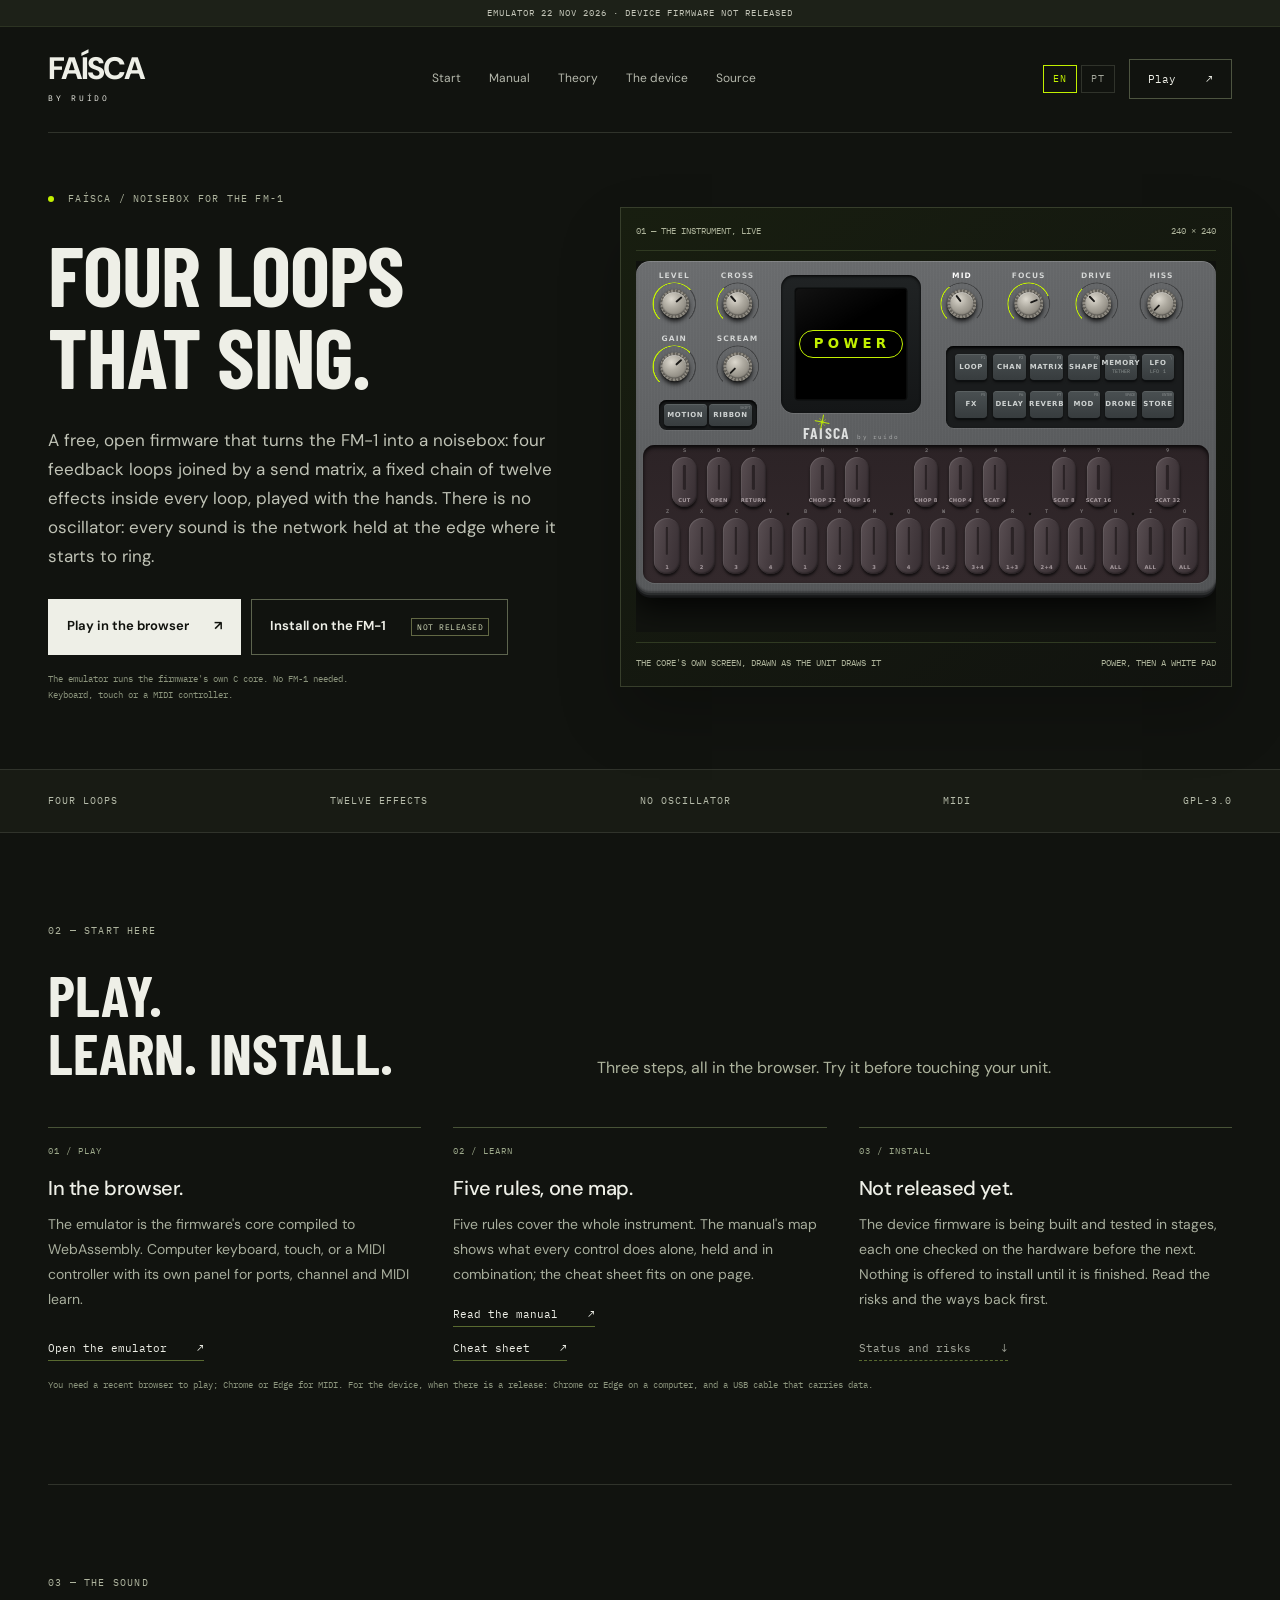
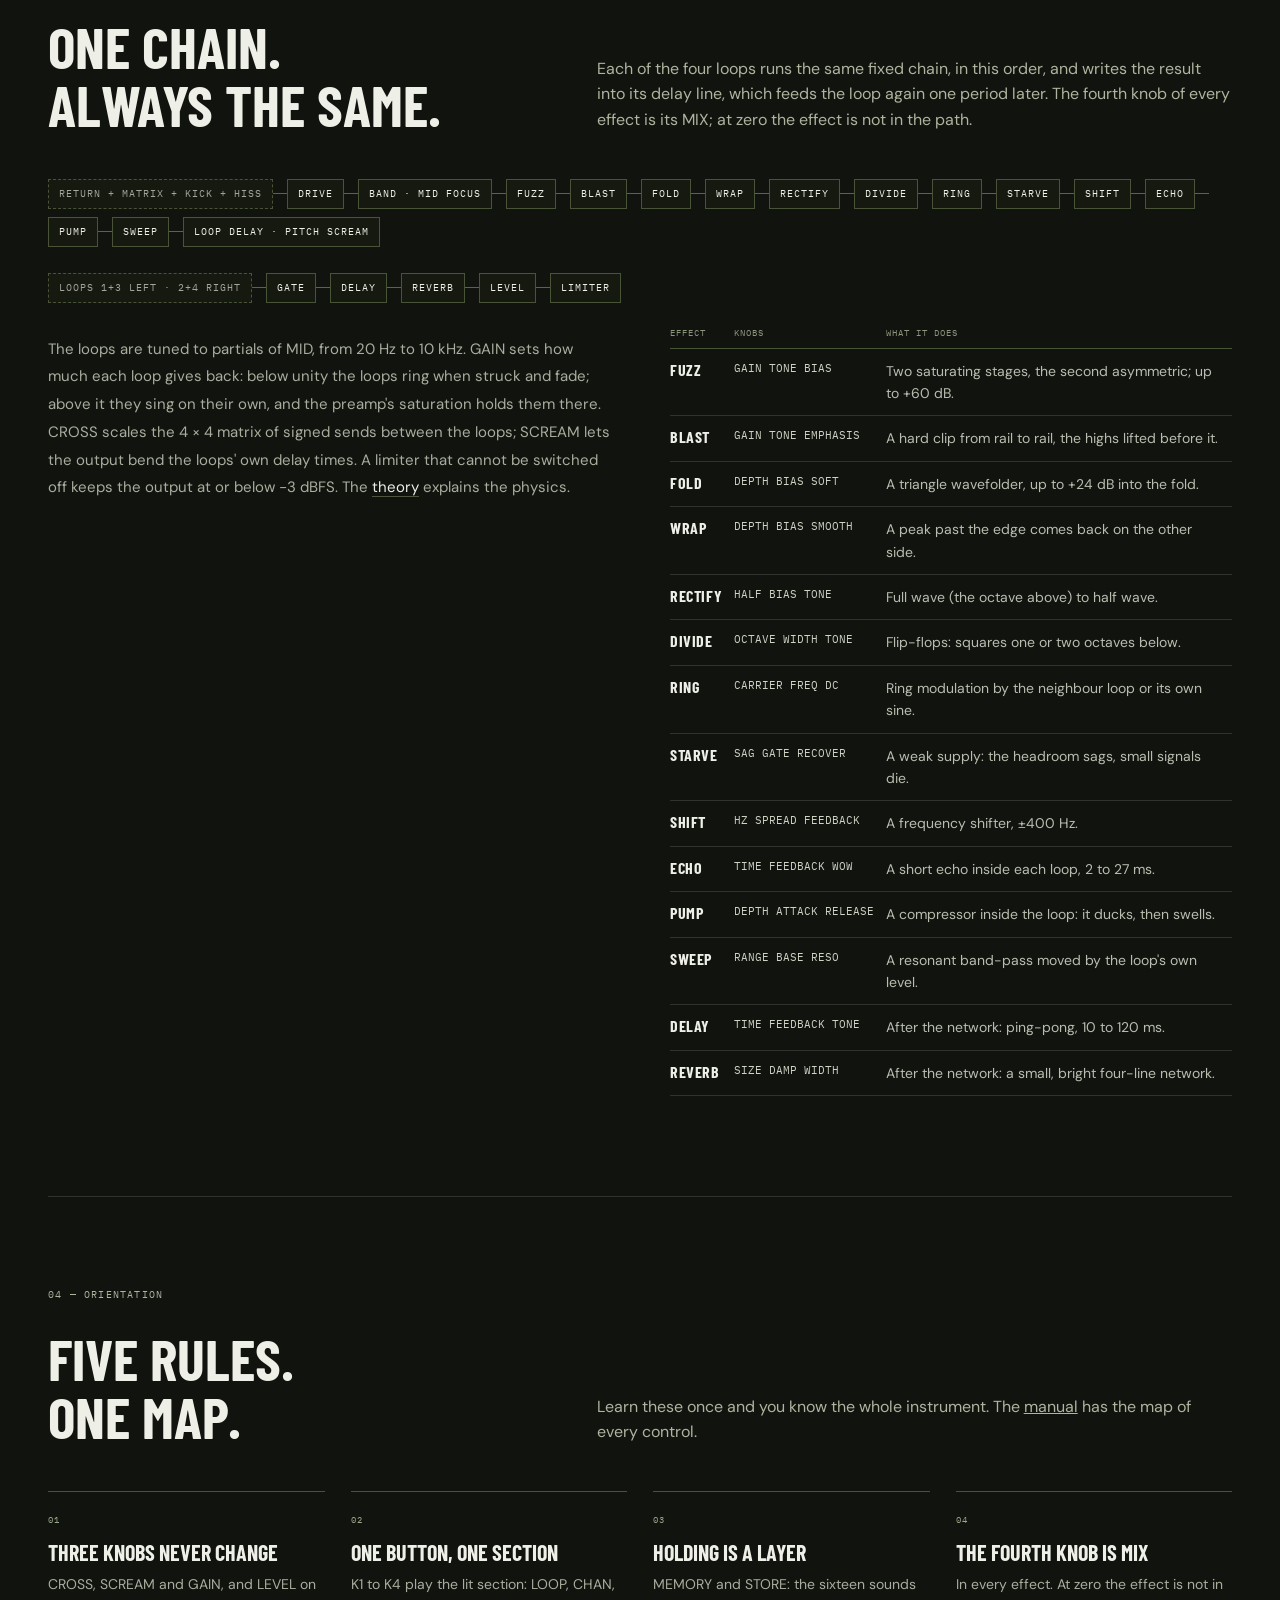
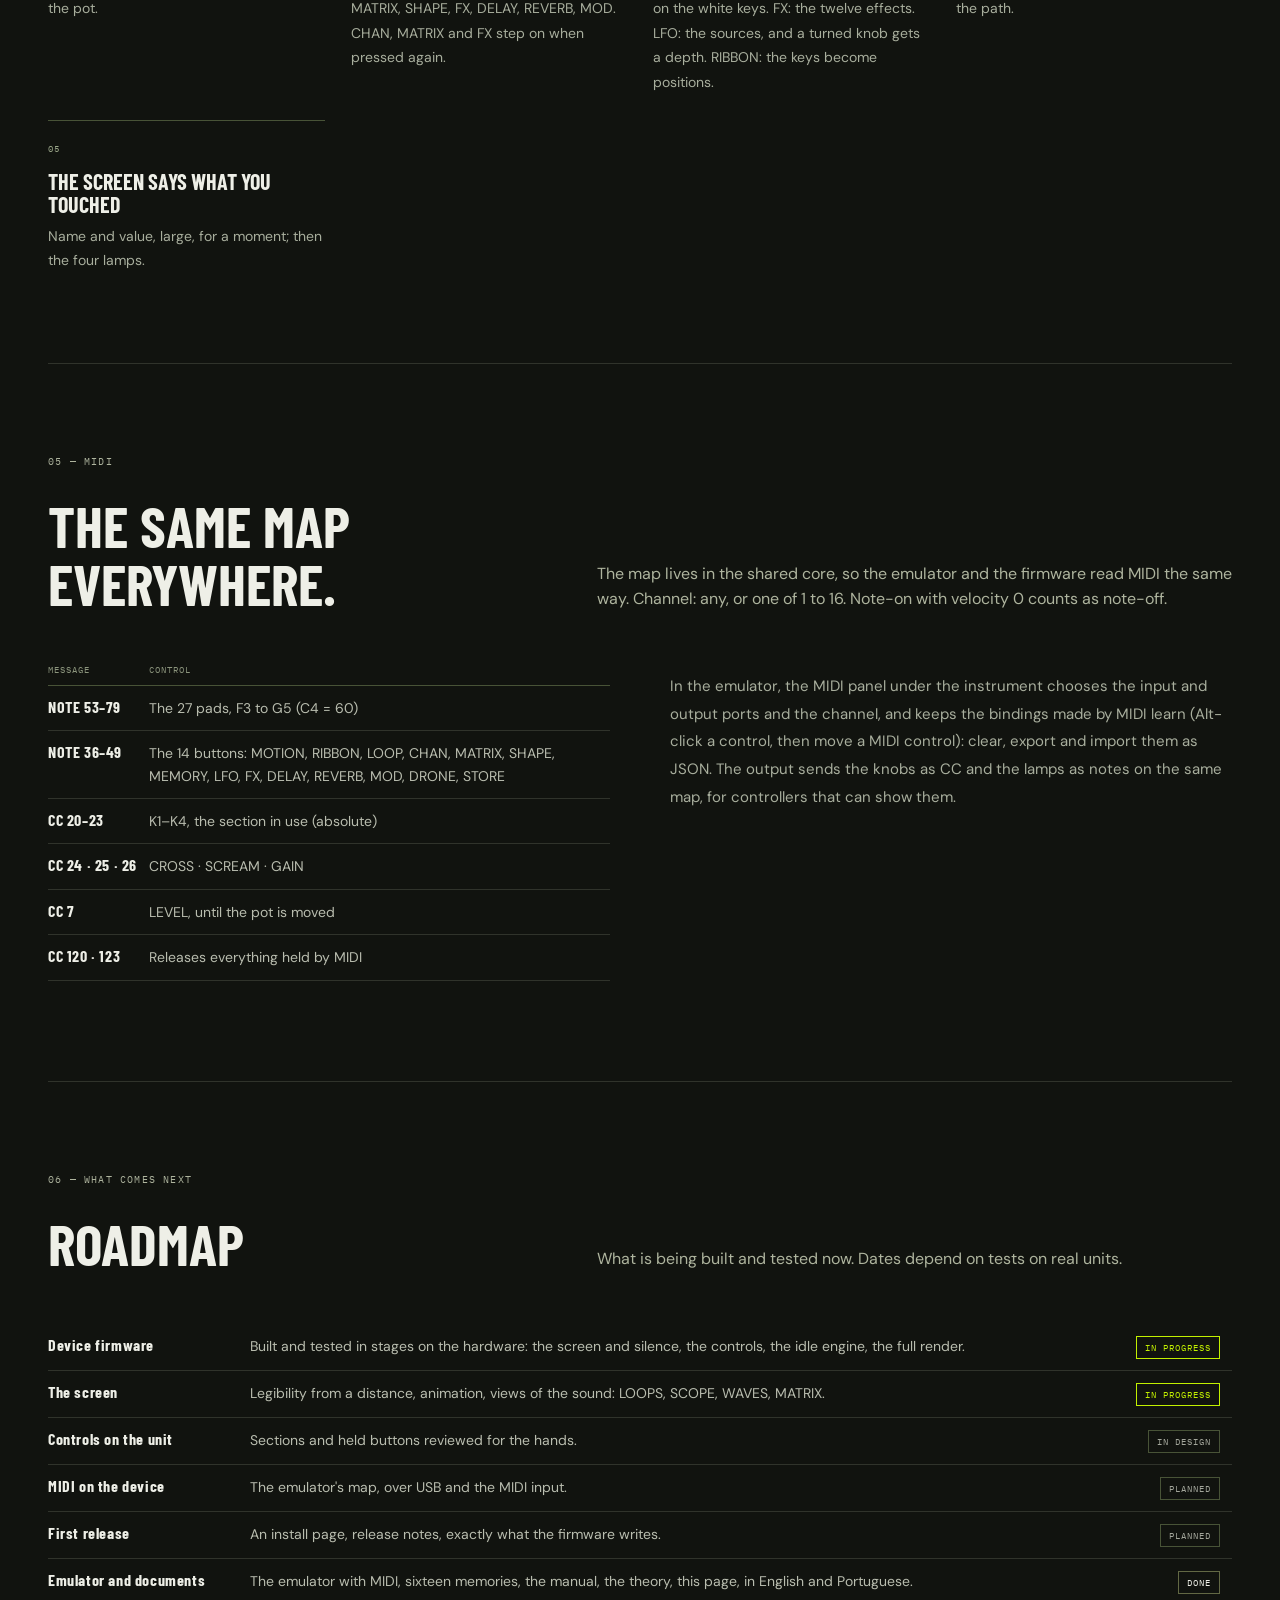
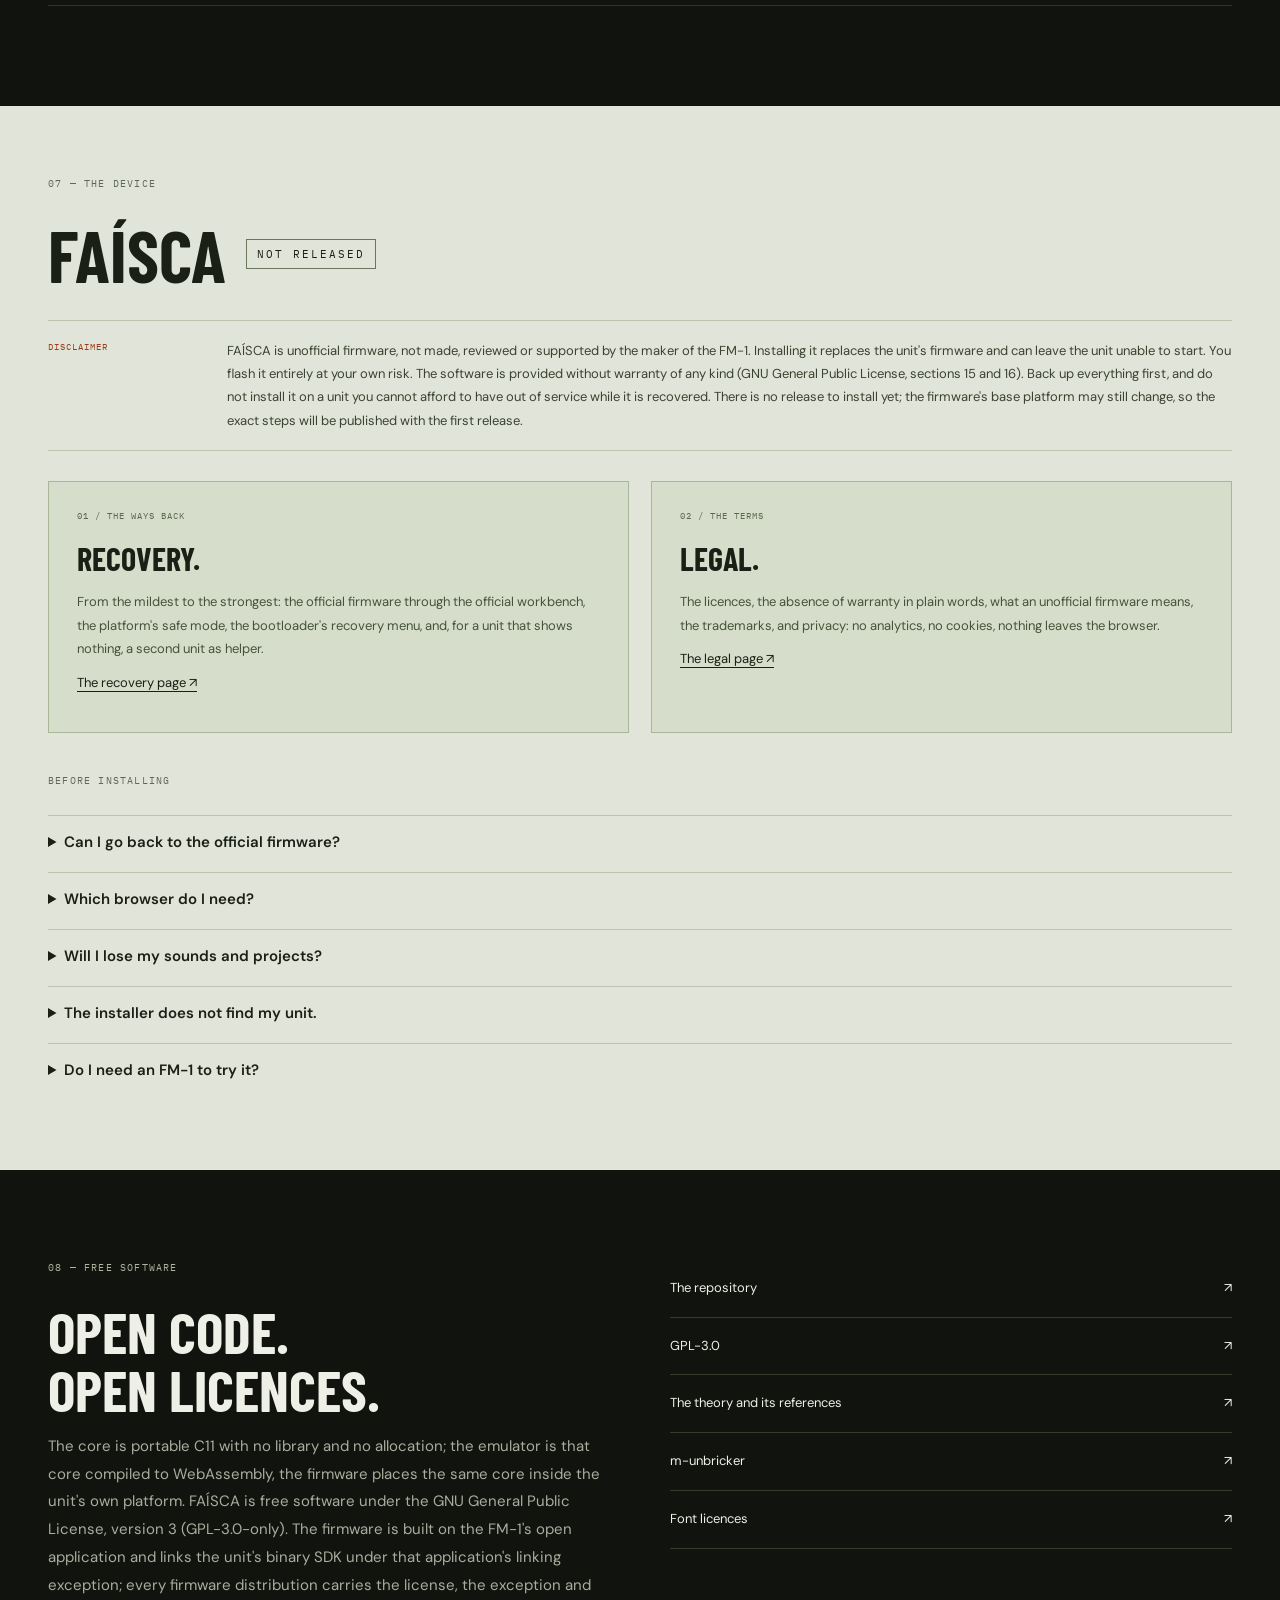
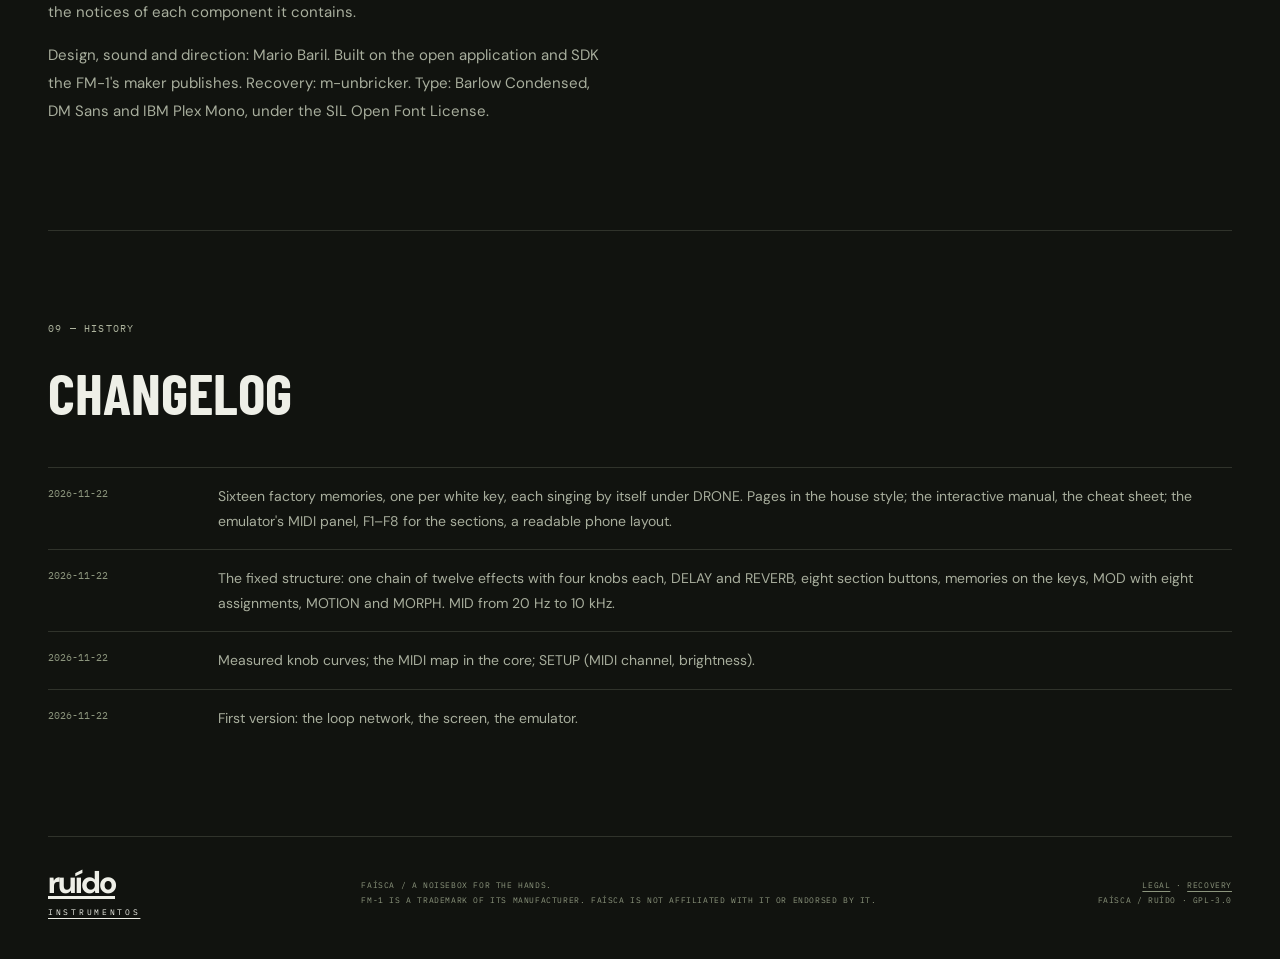
==== index.html @ 4fcde4ba "The site of FAÍSCA (built by tools/make_site.sh from main ee6c18c) Co-Authored-By: Claude Opus 5.5 <" ====
<!doctype html>
<!-- SPDX-License-Identifier: GPL-3.0-only  Copyright (C) 2026 Mario Baril -->
<html lang="en">
<head>
<meta charset="utf-8">
<meta name="viewport" content="width=device-width,initial-scale=1">
<meta name="theme-color" content="#000000">
<meta name="description" content="FAÍSCA: an open noisebox firmware for the FM-1. Four coupled feedback loops, a fixed chain of twelve effects, played with the hands. GPL-3.0, with a browser emulator built from the same C core.">
<title>FAÍSCA — a noisebox for the FM-1</title>
<link rel="icon" href="icon.svg" type="image/svg+xml">
<link rel="stylesheet" href="site.css">
</head>
<body>
<a class="skip" href="#content"><span data-l="en">Skip to the content</span><span data-l="pt">Ir para o conteúdo</span></a>
<div class="edition-line"><span data-l="en">Emulator 22 Nov 2026 · Device firmware not released</span><span data-l="pt">Emulador 22 nov 2026 · Firmware do aparelho não lançado</span></div>
<header class="masthead wrap">
  <a href="index.html" class="brand" aria-label="FAÍSCA">FAÍSCA<span data-l="en">BY RUÍDO</span><span data-l="pt">POR RUÍDO</span></a>
  <nav aria-label="Site">
    <a href="#start"><span data-l="en">Start</span><span data-l="pt">Começar</span></a>
    <a href="manual.html">Manual</a>
    <a href="theory.html"><span data-l="en">Theory</span><span data-l="pt">Teoria</span></a>
    <a href="#device"><span data-l="en">The device</span><span data-l="pt">O aparelho</span></a>
    <a href="https://github.com/mbbaril/faisca"><span data-l="en">Source</span><span data-l="pt">Código</span></a>
  </nav>
  <div class="head-end">
    <div class="lang" role="group" aria-label="Language"><button type="button" id="en">EN</button><button type="button" id="pt">PT</button></div>
    <a class="nav-play" href="play.html"><span data-l="en">Play</span><span data-l="pt">Tocar</span> <span aria-hidden="true">↗</span></a>
  </div>
</header>

<main id="content">
<!-- ======================= EN ======================= -->
<div data-l="en">
<section class="hero wrap" aria-labelledby="t-en">
  <div>
    <p class="eyebrow"><span class="status-dot"></span> FAÍSCA / NOISEBOX FOR THE FM-1</p>
    <h1 id="t-en">Four loops<br>that sing.</h1>
    <p class="intro">A free, open firmware that turns the FM-1 into a noisebox: four feedback loops joined by a send
    matrix, a fixed chain of twelve effects inside every loop, played with the hands. There is no oscillator: every
    sound is the network held at the edge where it starts to ring.</p>
    <div class="actions"><a class="button primary" href="play.html">Play in the browser <span aria-hidden="true">↗</span></a>
      <a class="button secondary" href="#device">Install on the FM-1 <span class="tag">NOT RELEASED</span></a></div>
    <p class="action-note">The emulator runs the firmware's own C core. No FM-1 needed.<br>Keyboard, touch or a MIDI controller.</p>
  </div>
  <div class="object">
    <div class="object-top"><span>01 — The instrument, live</span><span>240 × 240</span></div>
    <iframe src="play.html" title="FAÍSCA emulator" loading="lazy" allow="midi; autoplay"></iframe>
    <div class="object-bottom"><span>The core's own screen, drawn as the unit draws it</span><span>Power, then a white pad</span></div>
  </div>
</section>
<div class="spec-strip"><div class="wrap"><span>FOUR LOOPS</span><span>TWELVE EFFECTS</span><span>NO OSCILLATOR</span><span>MIDI</span><span>GPL-3.0</span></div></div>

<section class="section wrap" id="start">
  <div class="section-heading"><p class="eyebrow">02 — Start here</p><h2>Play.<br>Learn. Install.</h2>
    <p>Three steps, all in the browser. Try it before touching your unit.</p></div>
  <div class="stories">
    <article><span class="num">01 / Play</span><h3>In the browser.</h3>
      <p>The emulator is the firmware's core compiled to WebAssembly. Computer keyboard, touch, or a MIDI controller
      with its own panel for ports, channel and MIDI learn.</p>
      <a class="text-link" href="play.html">Open the emulator <span aria-hidden="true">↗</span></a></article>
    <article><span class="num">02 / Learn</span><h3>Five rules, one map.</h3>
      <p>Five rules cover the whole instrument. The manual's map shows what every control does alone, held and in
      combination; the cheat sheet fits on one page.</p>
      <a class="text-link" href="manual.html">Read the manual <span aria-hidden="true">↗</span></a>
      <a class="text-link" href="cheatsheet.html">Cheat sheet <span aria-hidden="true">↗</span></a></article>
    <article><span class="num">03 / Install</span><h3>Not released yet.</h3>
      <p>The device firmware is being built and tested in stages, each one checked on the hardware before the next.
      Nothing is offered to install until it is finished. Read the risks and the ways back first.</p>
      <a class="text-link off" href="#device">Status and risks <span aria-hidden="true">↓</span></a></article>
  </div>
  <p class="action-note">You need a recent browser to play; Chrome or Edge for MIDI. For the device, when there is a
  release: Chrome or Edge on a computer, and a USB cable that carries data.</p>
</section>

<section class="section wrap" id="sound">
  <div class="section-heading"><p class="eyebrow">03 — The sound</p><h2>One chain.<br>Always the same.</h2>
    <p>Each of the four loops runs the same fixed chain, in this order, and writes the result into its delay line,
    which feeds the loop again one period later. The fourth knob of every effect is its MIX; at zero the effect is not
    in the path.</p></div>
  <ol class="chain" aria-label="The chain inside each loop">
    <li class="ext"><span>RETURN + MATRIX + KICK + HISS</span></li><li><span>DRIVE</span></li><li><span>BAND · MID FOCUS</span></li>
    <li><span>FUZZ</span></li><li><span>BLAST</span></li><li><span>FOLD</span></li><li><span>WRAP</span></li><li><span>RECTIFY</span></li><li><span>DIVIDE</span></li>
    <li><span>RING</span></li><li><span>STARVE</span></li><li><span>SHIFT</span></li><li><span>ECHO</span></li><li><span>PUMP</span></li><li><span>SWEEP</span></li>
    <li><span>LOOP DELAY · PITCH SCREAM</span></li>
  </ol>
  <ol class="chain" aria-label="After the network">
    <li class="ext"><span>LOOPS 1+3 LEFT · 2+4 RIGHT</span></li><li><span>GATE</span></li><li><span>DELAY</span></li><li><span>REVERB</span></li><li><span>LEVEL</span></li><li><span>LIMITER</span></li>
  </ol>
  <div class="two">
    <div class="prose"><p>The loops are tuned to partials of MID, from 20 Hz to 10 kHz. GAIN sets how much each loop
    gives back: below unity the loops ring when struck and fade; above it they sing on their own, and the preamp's
    saturation holds them there. CROSS scales the 4 × 4 matrix of signed sends between the loops; SCREAM lets the
    output bend the loops' own delay times. A limiter that cannot be switched off keeps the output at or below
    −3 dBFS. The <a href="theory.html">theory</a> explains the physics.</p></div>
    <div class="table-scroll"><table class="data">
      <thead><tr><th>Effect</th><th>Knobs</th><th>What it does</th></tr></thead><tbody>
      <tr><td>FUZZ</td><td class="m">GAIN TONE BIAS</td><td>Two saturating stages, the second asymmetric; up to +60 dB.</td></tr>
      <tr><td>BLAST</td><td class="m">GAIN TONE EMPHASIS</td><td>A hard clip from rail to rail, the highs lifted before it.</td></tr>
      <tr><td>FOLD</td><td class="m">DEPTH BIAS SOFT</td><td>A triangle wavefolder, up to +24 dB into the fold.</td></tr>
      <tr><td>WRAP</td><td class="m">DEPTH BIAS SMOOTH</td><td>A peak past the edge comes back on the other side.</td></tr>
      <tr><td>RECTIFY</td><td class="m">HALF BIAS TONE</td><td>Full wave (the octave above) to half wave.</td></tr>
      <tr><td>DIVIDE</td><td class="m">OCTAVE WIDTH TONE</td><td>Flip-flops: squares one or two octaves below.</td></tr>
      <tr><td>RING</td><td class="m">CARRIER FREQ DC</td><td>Ring modulation by the neighbour loop or its own sine.</td></tr>
      <tr><td>STARVE</td><td class="m">SAG GATE RECOVER</td><td>A weak supply: the headroom sags, small signals die.</td></tr>
      <tr><td>SHIFT</td><td class="m">HZ SPREAD FEEDBACK</td><td>A frequency shifter, ±400 Hz.</td></tr>
      <tr><td>ECHO</td><td class="m">TIME FEEDBACK WOW</td><td>A short echo inside each loop, 2 to 27 ms.</td></tr>
      <tr><td>PUMP</td><td class="m">DEPTH ATTACK RELEASE</td><td>A compressor inside the loop: it ducks, then swells.</td></tr>
      <tr><td>SWEEP</td><td class="m">RANGE BASE RESO</td><td>A resonant band-pass moved by the loop's own level.</td></tr>
      <tr><td>DELAY</td><td class="m">TIME FEEDBACK TONE</td><td>After the network: ping-pong, 10 to 120 ms.</td></tr>
      <tr><td>REVERB</td><td class="m">SIZE DAMP WIDTH</td><td>After the network: a small, bright four-line network.</td></tr>
    </tbody></table></div>
  </div>
</section>

<section class="section wrap" id="rules">
  <div class="section-heading"><p class="eyebrow">04 — Orientation</p><h2>Five rules.<br>One map.</h2>
    <p>Learn these once and you know the whole instrument. The <a class="inline" href="manual.html"><u>manual</u></a>
    has the map of every control.</p></div>
  <ol class="rules">
    <li><span class="num">01</span><b>Three knobs never change</b>CROSS, SCREAM and GAIN, and LEVEL on the pot.</li>
    <li><span class="num">02</span><b>One button, one section</b>K1 to K4 play the lit section: LOOP, CHAN, MATRIX, SHAPE, FX, DELAY, REVERB, MOD. CHAN, MATRIX and FX step on when pressed again.</li>
    <li><span class="num">03</span><b>Holding is a layer</b>MEMORY and STORE: the sixteen sounds on the white keys. FX: the twelve effects. LFO: the sources, and a turned knob gets a depth. RIBBON: the keys become positions.</li>
    <li><span class="num">04</span><b>The fourth knob is MIX</b>In every effect. At zero the effect is not in the path.</li>
    <li><span class="num">05</span><b>The screen says what you touched</b>Name and value, large, for a moment; then the four lamps.</li>
  </ol>
</section>

<section class="section wrap" id="midi">
  <div class="section-heading"><p class="eyebrow">05 — MIDI</p><h2>The same map<br>everywhere.</h2>
    <p>The map lives in the shared core, so the emulator and the firmware read MIDI the same way. Channel: any, or one
    of 1 to 16. Note-on with velocity 0 counts as note-off.</p></div>
  <div class="two">
    <div class="table-scroll"><table class="data"><thead><tr><th>Message</th><th>Control</th></tr></thead><tbody>
      <tr><td>NOTE 53–79</td><td>The 27 pads, F3 to G5 (C4 = 60)</td></tr>
      <tr><td>NOTE 36–49</td><td>The 14 buttons: MOTION, RIBBON, LOOP, CHAN, MATRIX, SHAPE, MEMORY, LFO, FX, DELAY, REVERB, MOD, DRONE, STORE</td></tr>
      <tr><td>CC 20–23</td><td>K1–K4, the section in use (absolute)</td></tr>
      <tr><td>CC 24 · 25 · 26</td><td>CROSS · SCREAM · GAIN</td></tr>
      <tr><td>CC 7</td><td>LEVEL, until the pot is moved</td></tr>
      <tr><td>CC 120 · 123</td><td>Releases everything held by MIDI</td></tr>
    </tbody></table></div>
    <div class="prose"><p>In the emulator, the MIDI panel under the instrument chooses the input and output ports and
    the channel, and keeps the bindings made by MIDI learn (Alt-click a control, then move a MIDI control): clear,
    export and import them as JSON. The output sends the knobs as CC and the lamps as notes on the same map, for
    controllers that can show them.</p></div>
  </div>
</section>

<section class="section wrap" id="next">
  <div class="section-heading"><p class="eyebrow">06 — What comes next</p><h2>Roadmap</h2>
    <p>What is being built and tested now. Dates depend on tests on real units.</p></div>
  <div class="table-scroll"><table class="data road"><tbody>
    <tr><td>Device firmware</td><td>Built and tested in stages on the hardware: the screen and silence, the controls, the idle engine, the full render.</td><td><span class="state now">IN PROGRESS</span></td></tr>
    <tr><td>The screen</td><td>Legibility from a distance, animation, views of the sound: LOOPS, SCOPE, WAVES, MATRIX.</td><td><span class="state now">IN PROGRESS</span></td></tr>
    <tr><td>Controls on the unit</td><td>Sections and held buttons reviewed for the hands.</td><td><span class="state">IN DESIGN</span></td></tr>
    <tr><td>MIDI on the device</td><td>The emulator's map, over USB and the MIDI input.</td><td><span class="state">PLANNED</span></td></tr>
    <tr><td>First release</td><td>An install page, release notes, exactly what the firmware writes.</td><td><span class="state">PLANNED</span></td></tr>
    <tr><td>Emulator and documents</td><td>The emulator with MIDI, sixteen memories, the manual, the theory, this page, in English and Portuguese.</td><td><span class="state done">DONE</span></td></tr>
  </tbody></table></div>
</section>
</div>

<!-- ======================= PT ======================= -->
<div data-l="pt">
<section class="hero wrap" aria-labelledby="t-pt">
  <div>
    <p class="eyebrow"><span class="status-dot"></span> FAÍSCA / CAIXA DE RUÍDO PARA O FM-1</p>
    <h1 id="t-pt">Quatro laços<br>que cantam.</h1>
    <p class="intro">Um firmware livre e aberto que transforma o FM-1 numa caixa de ruído: quatro laços de
    realimentação ligados por uma matriz de envios, uma cadeia fixa de doze efeitos dentro de cada laço, tocada com as
    mãos. Não há oscilador: todo som é a rede mantida na beira em que ela começa a soar.</p>
    <div class="actions"><a class="button primary" href="play.html">Tocar no navegador <span aria-hidden="true">↗</span></a>
      <a class="button secondary" href="#device">Instalar no FM-1 <span class="tag">NÃO LANÇADO</span></a></div>
    <p class="action-note">O emulador roda o próprio núcleo em C do firmware. Não precisa de um FM-1.<br>Teclado, toque ou um controlador MIDI.</p>
  </div>
  <div class="object">
    <div class="object-top"><span>01 — O instrumento, ao vivo</span><span>240 × 240</span></div>
    <iframe src="play.html" title="Emulador do FAÍSCA" loading="lazy" allow="midi; autoplay"></iframe>
    <div class="object-bottom"><span>A própria tela do núcleo, desenhada como a unidade a desenha</span><span>Power, depois um pad branco</span></div>
  </div>
</section>
<div class="spec-strip"><div class="wrap"><span>QUATRO LAÇOS</span><span>DOZE EFEITOS</span><span>SEM OSCILADOR</span><span>MIDI</span><span>GPL-3.0</span></div></div>

<section class="section wrap" id="comecar">
  <div class="section-heading"><p class="eyebrow">02 — Comece aqui</p><h2>Toque.<br>Aprenda. Instale.</h2>
    <p>Três passos, todos no navegador. Experimente antes de mexer na sua unidade.</p></div>
  <div class="stories">
    <article><span class="num">01 / Tocar</span><h3>No navegador.</h3>
      <p>O emulador é o núcleo do firmware compilado para WebAssembly. Teclado do computador, toque ou um controlador
      MIDI, com um painel próprio para portas, canal e MIDI learn.</p>
      <a class="text-link" href="play.html">Abrir o emulador <span aria-hidden="true">↗</span></a></article>
    <article><span class="num">02 / Aprender</span><h3>Cinco regras, um mapa.</h3>
      <p>Cinco regras cobrem o instrumento inteiro. O mapa do manual mostra o que cada controle faz sozinho, segurado e
      em combinação; a folha de consulta cabe numa página.</p>
      <a class="text-link" href="manual.html">Ler o manual <span aria-hidden="true">↗</span></a>
      <a class="text-link" href="cheatsheet.html">Folha de consulta <span aria-hidden="true">↗</span></a></article>
    <article><span class="num">03 / Instalar</span><h3>Ainda não lançado.</h3>
      <p>O firmware do aparelho está sendo construído e testado por etapas, cada uma conferida no aparelho antes da
      seguinte. Nada é oferecido para instalar até ele ficar pronto. Leia antes os riscos e os caminhos de volta.</p>
      <a class="text-link off" href="#device">Estado e riscos <span aria-hidden="true">↓</span></a></article>
  </div>
  <p class="action-note">Você precisa de um navegador recente para tocar; Chrome ou Edge para MIDI. Para o aparelho,
  quando houver versão: Chrome ou Edge num computador e um cabo USB que passe dados.</p>
</section>

<section class="section wrap" id="som">
  <div class="section-heading"><p class="eyebrow">03 — O som</p><h2>Uma cadeia.<br>Sempre a mesma.</h2>
    <p>Cada um dos quatro laços passa pela mesma cadeia fixa, nesta ordem, e grava o resultado na sua linha de atraso,
    que alimenta o laço de novo um período depois. O quarto knob de todo efeito é o MIX; no zero, o efeito não está no
    caminho.</p></div>
  <ol class="chain" aria-label="A cadeia dentro de cada laço">
    <li class="ext"><span>RETORNO + MATRIZ + KICK + HISS</span></li><li><span>DRIVE</span></li><li><span>BANDA · MID FOCUS</span></li>
    <li><span>FUZZ</span></li><li><span>BLAST</span></li><li><span>FOLD</span></li><li><span>WRAP</span></li><li><span>RECTIFY</span></li><li><span>DIVIDE</span></li>
    <li><span>RING</span></li><li><span>STARVE</span></li><li><span>SHIFT</span></li><li><span>ECHO</span></li><li><span>PUMP</span></li><li><span>SWEEP</span></li>
    <li><span>ATRASO DO LAÇO · PITCH SCREAM</span></li>
  </ol>
  <ol class="chain" aria-label="Depois da rede">
    <li class="ext"><span>LAÇOS 1+3 ESQUERDA · 2+4 DIREITA</span></li><li><span>GATE</span></li><li><span>DELAY</span></li><li><span>REVERB</span></li><li><span>LEVEL</span></li><li><span>LIMITADOR</span></li>
  </ol>
  <div class="two">
    <div class="prose"><p>Os laços se afinam em parciais do MID, de 20 Hz a 10 kHz. GAIN define quanto cada laço
    devolve: abaixo da unidade os laços ressoam quando golpeados e somem; acima dela cantam sozinhos, e a saturação do
    pré os segura ali. CROSS escala a matriz 4 × 4 de envios com sinal entre os laços; SCREAM deixa a saída curvar os
    tempos de atraso dos próprios laços. Um limitador que não se desliga mantém a saída em −3 dBFS ou abaixo. A
    <a href="theory.html">teoria</a> explica a física.</p></div>
    <div class="table-scroll"><table class="data">
      <thead><tr><th>Efeito</th><th>Knobs</th><th>O que faz</th></tr></thead><tbody>
      <tr><td>FUZZ</td><td class="m">GAIN TONE BIAS</td><td>Dois estágios de saturação, o segundo assimétrico; até +60 dB.</td></tr>
      <tr><td>BLAST</td><td class="m">GAIN TONE EMPHASIS</td><td>Um corte duro de trilho a trilho, com os agudos realçados antes.</td></tr>
      <tr><td>FOLD</td><td class="m">DEPTH BIAS SOFT</td><td>Um dobrador de onda triangular, até +24 dB na dobra.</td></tr>
      <tr><td>WRAP</td><td class="m">DEPTH BIAS SMOOTH</td><td>O pico que passa da borda volta pelo outro lado.</td></tr>
      <tr><td>RECTIFY</td><td class="m">HALF BIAS TONE</td><td>Onda completa (a oitava acima) até meia onda.</td></tr>
      <tr><td>DIVIDE</td><td class="m">OCTAVE WIDTH TONE</td><td>Flip-flops: quadradas uma ou duas oitavas abaixo.</td></tr>
      <tr><td>RING</td><td class="m">CARRIER FREQ DC</td><td>Modulação em anel pelo laço vizinho ou por uma senoide própria.</td></tr>
      <tr><td>STARVE</td><td class="m">SAG GATE RECOVER</td><td>Uma fonte fraca: a folga cai, os sinais pequenos morrem.</td></tr>
      <tr><td>SHIFT</td><td class="m">HZ SPREAD FEEDBACK</td><td>Um deslocador de frequência, ±400 Hz.</td></tr>
      <tr><td>ECHO</td><td class="m">TIME FEEDBACK WOW</td><td>Um eco curto dentro de cada laço, de 2 a 27 ms.</td></tr>
      <tr><td>PUMP</td><td class="m">DEPTH ATTACK RELEASE</td><td>Um compressor dentro do laço: abaixa e volta a crescer.</td></tr>
      <tr><td>SWEEP</td><td class="m">RANGE BASE RESO</td><td>Um passa-banda ressonante movido pelo nível do laço.</td></tr>
      <tr><td>DELAY</td><td class="m">TIME FEEDBACK TONE</td><td>Depois da rede: pingue-pongue, de 10 a 120 ms.</td></tr>
      <tr><td>REVERB</td><td class="m">SIZE DAMP WIDTH</td><td>Depois da rede: uma pequena rede clara de quatro linhas.</td></tr>
    </tbody></table></div>
  </div>
</section>

<section class="section wrap" id="regras">
  <div class="section-heading"><p class="eyebrow">04 — Orientação</p><h2>Cinco regras.<br>Um mapa.</h2>
    <p>Aprenda uma vez e você conhece o instrumento inteiro. O <a class="inline" href="manual.html"><u>manual</u></a>
    tem o mapa de cada controle.</p></div>
  <ol class="rules">
    <li><span class="num">01</span><b>Três knobs nunca mudam</b>CROSS, SCREAM e GAIN, mais o LEVEL no potenciômetro.</li>
    <li><span class="num">02</span><b>Um botão, uma seção</b>K1 a K4 tocam a seção acesa: LOOP, CHAN, MATRIX, SHAPE, FX, DELAY, REVERB, MOD. CHAN, MATRIX e FX avançam quando apertados de novo.</li>
    <li><span class="num">03</span><b>Segurar é uma camada</b>MEMORY e STORE: os dezesseis sons nas teclas brancas. FX: os doze efeitos. LFO: as fontes, e um knob girado ganha profundidade. RIBBON: as teclas viram posições.</li>
    <li><span class="num">04</span><b>O quarto knob é o MIX</b>Em todo efeito. No zero, o efeito não está no caminho.</li>
    <li><span class="num">05</span><b>A tela diz o que você tocou</b>Nome e valor, grandes, por um instante; depois as quatro lâmpadas.</li>
  </ol>
</section>

<section class="section wrap" id="midi-pt">
  <div class="section-heading"><p class="eyebrow">05 — MIDI</p><h2>O mesmo mapa<br>em todo lugar.</h2>
    <p>O mapa mora no núcleo comum, então o emulador e o firmware leem MIDI do mesmo jeito. Canal: qualquer um, ou um de
    1 a 16. Note-on com velocidade 0 vale como note-off.</p></div>
  <div class="two">
    <div class="table-scroll"><table class="data"><thead><tr><th>Mensagem</th><th>Controle</th></tr></thead><tbody>
      <tr><td>NOTA 53–79</td><td>Os 27 pads, de F3 a G5 (C4 = 60)</td></tr>
      <tr><td>NOTA 36–49</td><td>Os 14 botões: MOTION, RIBBON, LOOP, CHAN, MATRIX, SHAPE, MEMORY, LFO, FX, DELAY, REVERB, MOD, DRONE, STORE</td></tr>
      <tr><td>CC 20–23</td><td>K1–K4, da seção em uso (absoluto)</td></tr>
      <tr><td>CC 24 · 25 · 26</td><td>CROSS · SCREAM · GAIN</td></tr>
      <tr><td>CC 7</td><td>LEVEL, até o potenciômetro ser mexido</td></tr>
      <tr><td>CC 120 · 123</td><td>Solta tudo o que o MIDI segura</td></tr>
    </tbody></table></div>
    <div class="prose"><p>No emulador, o painel MIDI embaixo do instrumento escolhe as portas de entrada e saída e o
    canal, e guarda os vínculos feitos pelo MIDI learn (Alt+clique num controle, depois mexa num controle MIDI):
    limpe, exporte e importe em JSON. A saída manda os knobs como CC e as luzes como notas, no mesmo mapa, para
    controladores que sabem mostrá-las.</p></div>
  </div>
</section>

<section class="section wrap" id="roteiro">
  <div class="section-heading"><p class="eyebrow">06 — O que vem aí</p><h2>Roteiro</h2>
    <p>O que está sendo construído e testado agora. As datas dependem dos testes em unidades reais.</p></div>
  <div class="table-scroll"><table class="data road"><tbody>
    <tr><td>Firmware do aparelho</td><td>Construído e testado por etapas no aparelho: a tela e o silêncio, os controles, o motor parado, o render completo.</td><td><span class="state now">EM ANDAMENTO</span></td></tr>
    <tr><td>A tela</td><td>Legibilidade de longe, animação, vistas do som: LOOPS, SCOPE, WAVES, MATRIX.</td><td><span class="state now">EM ANDAMENTO</span></td></tr>
    <tr><td>Os controles na unidade</td><td>Seções e botões de segurar revistos para as mãos.</td><td><span class="state">EM DESENHO</span></td></tr>
    <tr><td>MIDI no aparelho</td><td>O mapa do emulador, pela USB e pela entrada MIDI.</td><td><span class="state">PLANEJADO</span></td></tr>
    <tr><td>Primeira versão</td><td>Uma página de instalação, notas da versão, exatamente o que o firmware grava.</td><td><span class="state">PLANEJADO</span></td></tr>
    <tr><td>Emulador e documentos</td><td>O emulador com MIDI, dezesseis memórias, o manual, a teoria, esta página, em inglês e português.</td><td><span class="state done">FEITO</span></td></tr>
  </tbody></table></div>
</section>
</div>

<!-- ======================= THE DEVICE (light band) ======================= -->
<section class="band" id="device"><div class="wrap">
  <p class="eyebrow"><span data-l="en">07 — The device</span><span data-l="pt">07 — O aparelho</span></p>
  <h2>FAÍSCA <span class="band-label"><span data-l="en">NOT RELEASED</span><span data-l="pt">NÃO LANÇADO</span></span></h2>
  <div class="notice">
    <span data-l="en">DISCLAIMER</span><span data-l="pt">AVISO</span>
    <p data-l="en">FAÍSCA is unofficial firmware, not made, reviewed or supported by the maker of the FM-1. Installing it
    replaces the unit's firmware and can leave the unit unable to start. You flash it
    entirely at your own risk. The software is provided without warranty of any kind (GNU General Public License,
    sections 15 and 16). Back up everything first, and do not install it on a unit you cannot afford to have out of
    service while it is recovered. There is no release to install yet; the firmware's base platform may still change,
    so the exact steps will be published with the first release.</p>
    <p data-l="pt">O FAÍSCA é um firmware não oficial, que não foi feito, revisado nem tem suporte do fabricante do FM-1.
    Instalá-lo substitui o firmware da unidade e pode deixá-la sem ligar. A
    gravação é feita inteiramente por sua conta e risco. O software vem sem garantia de nenhum tipo (Licença Pública
    Geral GNU, seções 15 e 16). Faça backup de tudo antes e não o instale numa unidade que não possa ficar parada
    enquanto é recuperada. Ainda não há versão para instalar; a plataforma do firmware ainda pode mudar, então os passos
    exatos sairão com a primeira versão.</p>
  </div>
  <div class="cards">
    <article class="card"><div class="num"><span data-l="en">01 / The ways back</span><span data-l="pt">01 / Os caminhos de volta</span></div>
      <h3 data-l="en">Recovery.</h3><h3 data-l="pt">Recuperação.</h3>
      <p data-l="en">From the mildest to the strongest: the official firmware through the official workbench, the
      platform's safe mode, the bootloader's recovery menu, and, for a unit that shows nothing, a second unit as
      helper.</p>
      <p data-l="pt">Do mais leve ao mais forte: o firmware oficial pelo workbench oficial, o modo seguro da plataforma, o
      menu de recuperação do bootloader e, para uma unidade que não mostra nada, uma segunda unidade como auxiliar.</p>
      <p><a href="recovery.html"><span data-l="en">The recovery page</span><span data-l="pt">A página de recuperação</span> ↗</a></p></article>
    <article class="card"><div class="num"><span data-l="en">02 / The terms</span><span data-l="pt">02 / Os termos</span></div>
      <h3 data-l="en">Legal.</h3><h3 data-l="pt">Legal.</h3>
      <p data-l="en">The licences, the absence of warranty in plain words, what an unofficial firmware means, the
      trademarks, and privacy: no analytics, no cookies, nothing leaves the browser.</p>
      <p data-l="pt">As licenças, a ausência de garantia em palavras simples, o que quer dizer um firmware não oficial, as
      marcas e a privacidade: sem análise de uso, sem cookies, nada sai do navegador.</p>
      <p><a href="legal.html"><span data-l="en">The legal page</span><span data-l="pt">A página legal</span> ↗</a></p></article>
  </div>
  <div class="faq" data-l="en">
    <p class="eyebrow">Before installing</p>
    <details><summary>Can I go back to the official firmware?</summary><p>Yes, with the official workbench. The <a href="recovery.html">recovery page</a> has every way back, from the mildest to the strongest.</p></details>
    <details><summary>Which browser do I need?</summary><p>The emulator plays in any recent browser; its MIDI needs Chrome or Edge. Installing on the device needs Chrome or Edge on a computer (Web MIDI and WebUSB), not a phone.</p></details>
    <details><summary>Will I lose my sounds and projects?</summary><p>Back them up with the official workbench before installing anything. Each release will say exactly which part of the unit's memory FAÍSCA writes and what it leaves untouched.</p></details>
    <details><summary>The installer does not find my unit.</summary><p>Use a USB cable that carries data, connect the unit directly (not through a hub), switch it on, close other pages or programs that use MIDI, and allow MIDI access when the browser asks.</p></details>
    <details><summary>Do I need an FM-1 to try it?</summary><p>No. The emulator is the same core and plays in the browser.</p></details>
  </div>
  <div class="faq" data-l="pt">
    <p class="eyebrow">Antes de instalar</p>
    <details><summary>Posso voltar ao firmware oficial?</summary><p>Sim, pelo workbench oficial. A <a href="recovery.html">página de recuperação</a> tem todos os caminhos de volta, do mais leve ao mais forte.</p></details>
    <details><summary>Qual navegador eu preciso?</summary><p>O emulador toca em qualquer navegador recente; o MIDI dele pede Chrome ou Edge. Instalar no aparelho pede Chrome ou Edge num computador (Web MIDI e WebUSB), não no celular.</p></details>
    <details><summary>Vou perder meus sons e projetos?</summary><p>Faça o backup pelo workbench oficial antes de instalar qualquer coisa. Cada versão dirá exatamente que parte da memória da unidade o FAÍSCA grava e o que deixa intacto.</p></details>
    <details><summary>O instalador não encontra a minha unidade.</summary><p>Use um cabo USB que passe dados, ligue a unidade direto (sem hub), deixe-a ligada, feche outras páginas ou programas que usem MIDI e permita o acesso MIDI quando o navegador pedir.</p></details>
    <details><summary>Preciso de um FM-1 para experimentar?</summary><p>Não. O emulador é o mesmo núcleo e toca no navegador.</p></details>
  </div>
</div></section>

<!-- ======================= SOURCE, HISTORY ======================= -->
<section class="section wrap two" id="source">
  <div>
    <p class="eyebrow"><span data-l="en">08 — Free software</span><span data-l="pt">08 — Software livre</span></p>
    <h2 data-l="en">Open code.<br>Open licences.</h2><h2 data-l="pt">Código aberto.<br>Licenças abertas.</h2>
    <div class="prose" data-l="en"><p>The core is portable C11 with no library and no allocation; the emulator is that
    core compiled to WebAssembly, the firmware places the same core inside the unit's own platform. FAÍSCA is free
    software under the GNU General Public License, version 3 (GPL-3.0-only). The firmware is built on the FM-1's open
    application and links the unit's binary SDK under that application's linking exception; every firmware
    distribution carries the license, the exception and the notices of each component it contains.</p>
    <p>Design, sound and direction: Mario Baril. Built on the open application and SDK the FM-1's maker publishes.
    Recovery: m-unbricker. Type: Barlow Condensed, DM Sans and IBM Plex Mono, under the SIL Open Font License.</p></div>
    <div class="prose" data-l="pt"><p>O núcleo é C11 portátil, sem biblioteca e sem alocação; o emulador é esse
    núcleo compilado para WebAssembly, o firmware põe o mesmo núcleo dentro da plataforma da própria unidade. O FAÍSCA é
    software livre sob a Licença Pública Geral GNU, versão 3 (GPL-3.0-only). O firmware é construído sobre a aplicação
    aberta do FM-1 e liga o SDK binário da unidade sob a exceção de ligação dessa aplicação; toda distribuição do
    firmware leva a licença, a exceção e os avisos de cada componente que contém.</p>
    <p>Desenho, som e direção: Mario Baril. Construído sobre a aplicação aberta e o SDK que o fabricante do FM-1
    publica. Recuperação: m-unbricker. Tipos: Barlow Condensed, DM Sans e IBM Plex Mono, sob a SIL Open Font License.</p></div>
  </div>
  <div class="links">
    <a href="https://github.com/mbbaril/faisca"><span data-l="en">The repository</span><span data-l="pt">O repositório</span> <span aria-hidden="true">↗</span></a>
    <a href="https://www.gnu.org/licenses/gpl-3.0.html">GPL-3.0 <span aria-hidden="true">↗</span></a>
    <a href="theory.html"><span data-l="en">The theory and its references</span><span data-l="pt">A teoria e as referências</span> <span aria-hidden="true">↗</span></a>
    <a href="https://github.com/jvitkauskas/m-unbricker">m-unbricker <span aria-hidden="true">↗</span></a>
    <a href="fonts/OFL-DMSans.txt"><span data-l="en">Font licences</span><span data-l="pt">Licenças das fontes</span> <span aria-hidden="true">↗</span></a>
  </div>
</section>

<section class="section wrap" id="history">
  <div class="section-heading"><p class="eyebrow"><span data-l="en">09 — History</span><span data-l="pt">09 — Histórico</span></p>
    <h2 data-l="en">Changelog</h2><h2 data-l="pt">Mudanças</h2><p></p></div>
  <ul class="log" data-l="en">
    <li><time>2026-11-22</time><span>Sixteen factory memories, one per white key, each singing by itself under DRONE. Pages in the house style; the interactive manual, the cheat sheet; the emulator's MIDI panel, F1–F8 for the sections, a readable phone layout.</span></li>
    <li><time>2026-11-22</time><span>The fixed structure: one chain of twelve effects with four knobs each, DELAY and REVERB, eight section buttons, memories on the keys, MOD with eight assignments, MOTION and MORPH. MID from 20 Hz to 10 kHz.</span></li>
    <li><time>2026-11-22</time><span>Measured knob curves; the MIDI map in the core; SETUP (MIDI channel, brightness).</span></li>
    <li><time>2026-11-22</time><span>First version: the loop network, the screen, the emulator.</span></li>
  </ul>
  <ul class="log" data-l="pt">
    <li><time>2026-11-22</time><span>Dezesseis memórias de fábrica, uma por tecla branca, cada uma cantando sozinha com o DRONE. Páginas no padrão da casa; o manual interativo, a folha de consulta; o painel MIDI do emulador, F1–F8 para as seções, um layout de celular legível.</span></li>
    <li><time>2026-11-22</time><span>A estrutura fixa: uma cadeia de doze efeitos com quatro knobs cada, DELAY e REVERB, oito botões de seção, memórias nas teclas, MOD com oito atribuições, MOTION e MORPH. MID de 20 Hz a 10 kHz.</span></li>
    <li><time>2026-11-22</time><span>Curvas medidas dos knobs; o mapa MIDI no núcleo; SETUP (canal MIDI, brilho).</span></li>
    <li><time>2026-11-22</time><span>Primeira versão: a rede de laços, a tela, o emulador.</span></li>
  </ul>
</section>
</main>

<footer class="footer wrap">
  <a href="https://usina.ruido.art.br" class="brand">ruído<span>INSTRUMENTOS</span></a>
  <p data-l="en">FAÍSCA / A NOISEBOX FOR THE HANDS.<br>FM-1 is a trademark of its manufacturer. FAÍSCA is not affiliated with it or endorsed by it.</p>
  <p data-l="pt">FAÍSCA / UMA CAIXA DE RUÍDO PARA AS MÃOS.<br>FM-1 é marca do seu fabricante. O FAÍSCA não é afiliado a ele nem endossado por ele.</p>
  <span><a href="legal.html">LEGAL</a> · <a href="recovery.html"><span data-l="en">RECOVERY</span><span data-l="pt">RECUPERAÇÃO</span></a><br>FAÍSCA / RUÍDO · GPL-3.0</span>
</footer>
<script src="site.js"></script>
</body>
</html>
---- site.css ----
/* SPDX-License-Identifier: GPL-3.0-only  Copyright (C) 2026 Mario Baril
 * FAÍSCA's pages in the house style of ruído's instruments: a black ground, condensed capitals for the big words,
 * a grotesque for reading, a monospace for labels and edition lines; lime only for what is active.
 * Fonts (SIL Open Font License 1.1, the licences beside them in fonts/): Barlow Condensed Bold, DM Sans, IBM Plex Mono. */
@font-face{font-family:"DM Sans";src:url("fonts/DMSans.ttf") format("truetype");font-weight:100 1000;font-display:swap}
@font-face{font-family:"IBM Plex Mono";src:url("fonts/IBMPlexMono-Regular.ttf") format("truetype");font-weight:400;font-display:swap}
@font-face{font-family:"Barlow Condensed";src:url("fonts/BarlowCondensed-Bold.ttf") format("truetype");font-weight:700;font-display:swap}
:root{color-scheme:dark;--bg:#11130f;--bg2:#181b14;--ink:#eeefe7;--soft:#c0c3b6;--dim:#a3a69b;--faint:#8c957d;--line:#30332b;
  --edge:#4d5440;--lime:#c2f000;--warn:#ee8155;--paper:#eceee5;--paper2:#e1e8d7;--pink:#252c20;
  --sans:"DM Sans",Arial,sans-serif;--mono:"IBM Plex Mono",ui-monospace,Consolas,monospace;--display:"Barlow Condensed","Arial Narrow",Impact,sans-serif}
*{box-sizing:border-box}
html{scroll-behavior:smooth;scroll-padding-top:24px}
body{margin:0;background:var(--bg);color:var(--ink);font:16px/1.6 var(--sans)}
a{color:inherit;text-decoration:none}
button{font:inherit;color:inherit}
a:focus-visible,button:focus-visible,summary:focus-visible,select:focus-visible{outline:2px solid var(--lime);outline-offset:4px}
.skip{position:absolute;top:-70px;left:15px;background:var(--ink);color:var(--bg);padding:12px;z-index:5}.skip:focus{top:40px}
.wrap{width:min(1380px,calc(100% - 96px));margin-inline:auto}
[data-l]{display:none}
html[lang="en"] [data-l="en"],html[lang="pt-BR"] [data-l="pt"]{display:revert}

/* the edition line, the masthead */
.edition-line{padding:6px 16px;text-align:center;color:#c4c6b9;background:#1d2118;border-bottom:1px solid #2c3322;font:9px/1.5 var(--mono);letter-spacing:1px;text-transform:uppercase}
.masthead{min-height:106px;display:flex;align-items:center;justify-content:space-between;border-bottom:1px solid var(--line);gap:24px;flex-wrap:wrap;padding-block:14px}
.brand{font:800 31px/1 var(--sans);letter-spacing:-2px;display:inline-flex;flex-direction:column}
.brand span{font:8px/1.6 var(--mono);letter-spacing:2.7px;margin-top:8px;text-transform:uppercase}
.masthead nav{display:flex;gap:28px;font-size:12px;color:#b5b8ac;flex-wrap:wrap}
.masthead nav a:hover,.masthead nav a[aria-current]{color:var(--ink)}
.masthead nav a[aria-current]{text-decoration:underline;text-underline-offset:6px;text-decoration-color:var(--edge)}
.head-end{display:flex;align-items:center;gap:14px}
.nav-play{font:11px var(--mono);border:1px solid var(--edge);padding:12px 18px;display:flex;gap:30px}
.nav-play:hover{border-color:var(--ink)}
.lang{display:flex;gap:4px}
.lang button{font:10px/1 var(--mono);letter-spacing:1px;background:none;color:var(--dim);border:1px solid var(--line);padding:8px 9px;cursor:pointer}
.lang button.on{color:var(--lime);border-color:var(--lime)}

/* the landing */
.eyebrow{font:10px/1.6 var(--mono);letter-spacing:1.2px;color:#aeb49e;margin:0 0 26px;text-transform:uppercase}
.status-dot{display:inline-block;width:6px;height:6px;background:var(--lime);border-radius:50%;margin-right:7px}
.status-dot.off{background:none;border:1px solid var(--dim)}
h1{font:700 clamp(64px,6.6vw,108px)/.98 var(--display);text-transform:uppercase;letter-spacing:-1px;margin:0 0 28px}
.hero{display:grid;grid-template-columns:1fr 1.15fr;gap:40px;align-items:center;padding-block:58px 66px}
.intro{font-size:17px;color:var(--soft);line-height:1.7;margin:0 0 28px;max-width:34em}
.actions{display:flex;gap:10px;flex-wrap:wrap}
.button{padding:16px 18px;min-height:56px;font-size:13px;font-weight:650;display:inline-flex;align-items:center;justify-content:space-between;gap:25px;border:1px solid #5d644e}
.button.primary{background:var(--ink);color:#10120d;border-color:var(--ink)}
.button.primary:hover{background:#fff}
.button.secondary:hover{border-color:var(--ink)}
.tag{font:8px var(--mono);border:1px solid #626844;padding:3px 5px;color:#d3dcbb;letter-spacing:.5px}
.action-note{color:var(--faint);font:9px/1.8 var(--mono);margin:16px 0 0}
.object{border:1px solid #373e2b;padding:15px;background:linear-gradient(145deg,#181e10,#11130f);box-shadow:0 30px 60px #0003;min-width:0}
.object-top,.object-bottom{display:flex;justify-content:space-between;gap:15px;font:9px/1.7 var(--mono);color:#aeb49b;text-transform:uppercase}
.object-top{border-bottom:1px solid #303a22;padding-bottom:12px}
.object-bottom{border-top:1px solid #303a22;padding-top:12px}
.object iframe{display:block;width:100%;aspect-ratio:1000/640;border:0;margin-block:10px;background:var(--bg)}
.spec-strip{border-block:1px solid var(--line);background:var(--bg2)}
.spec-strip>.wrap{min-height:62px;display:flex;align-items:center;justify-content:space-between;gap:10px 20px;flex-wrap:wrap;font:10px var(--mono);letter-spacing:1px;color:#b6bcaa;padding-block:12px}
.section{padding-block:90px;border-bottom:1px solid var(--line)}
.section:last-of-type{border-bottom:0}
.section-heading{display:grid;grid-template-columns:1fr 1.3fr;gap:0 60px;align-items:end;margin-bottom:46px}
.section-heading .eyebrow{grid-column:1/-1}
.section-heading>p:last-child{margin:0;color:#aeb49e;font-size:16px}
h2{font:700 58px/1 var(--display);text-transform:uppercase;margin:0}
h3{font-size:20px;letter-spacing:-.4px;font-weight:500;margin:16px 0 8px}
.stories{display:grid;grid-template-columns:repeat(3,minmax(0,1fr));gap:32px}
.stories article{border-top:1px solid #485337;padding-top:17px;display:flex;flex-direction:column}
.num{font:9px var(--mono);color:#9ca88a;letter-spacing:1px;text-transform:uppercase}
.stories p{color:#a8ae9d;font-size:14px;line-height:1.8;margin:0 0 6px}
.text-link{display:inline-flex;gap:30px;justify-content:space-between;font:11px var(--mono);padding:14px 0 5px;margin-top:auto;border-bottom:1px solid #596a30;align-self:flex-start}
.text-link:hover{border-color:var(--ink)}
.text-link.off{color:var(--dim);border-bottom-style:dashed}
.prose{color:#a8ae9d;font-size:15px;line-height:1.85;max-width:62ch}
.prose strong,.prose b{color:var(--ink);font-weight:600}
.prose a,.inline a{color:var(--ink);text-decoration:underline;text-underline-offset:4px;text-decoration-color:var(--edge)}
.two{display:grid;grid-template-columns:1fr 1fr;gap:60px}
code{font:13px var(--mono);color:var(--ink)}
.chain{list-style:none;padding:0;margin:26px 0 18px;display:flex;flex-wrap:wrap;gap:8px 0;align-items:center;font:10px/1 var(--mono);letter-spacing:1px}
.chain li{display:flex;align-items:center}
.chain li span{border:1px solid #485337;padding:9px 10px;background:#151910;white-space:nowrap}
.chain li.ext span{border-style:dashed;color:var(--dim)}
.chain li:not(:last-child):after{content:"";width:14px;height:1px;background:#596a30}
.table-scroll{overflow-x:auto;max-width:100%}
.data{width:100%;border-collapse:collapse;font-size:14px;margin:6px 0 10px}
.data th{text-align:left;font:9px var(--mono);letter-spacing:1px;color:var(--faint);padding:0 12px 10px 0;border-bottom:1px solid #485337;text-transform:uppercase;font-weight:400}
.data td{padding:11px 12px 11px 0;border-bottom:1px solid var(--line);vertical-align:top;color:#b9bdaf}
.data td:first-child{font:700 16px/1.3 var(--display);letter-spacing:.6px;color:var(--ink);white-space:nowrap}
.data td.m{font:11px/1.6 var(--mono);color:#cfd3c4;white-space:nowrap}
.rules{list-style:none;padding:0;margin:0;display:grid;grid-template-columns:repeat(auto-fit,minmax(min(100%,230px),1fr));gap:26px}
.rules li{border-top:1px solid #485337;padding-top:14px;color:#a8ae9d;font-size:14px;line-height:1.75}
.rules b{display:block;font:700 22px/1.05 var(--display);text-transform:uppercase;color:var(--ink);margin:10px 0 8px}
.road td:last-child{text-align:right;white-space:nowrap}
.state{display:inline-block;font:9px/1 var(--mono);letter-spacing:1px;border:1px solid #485337;padding:6px 8px;color:var(--dim)}
.state.now{color:var(--lime);border-color:var(--lime)}
.state.done{color:var(--ink);border-color:#626844}
ul.log{list-style:none;padding:0;margin:0}
ul.log li{border-top:1px solid var(--line);padding:16px 0;color:#a8ae9d;font-size:14px;line-height:1.75;display:grid;grid-template-columns:150px 1fr;gap:20px}
ul.log time{font:10px/1.9 var(--mono);color:var(--faint)}
.links{display:flex;flex-direction:column}
.links a{padding:18px 0;border-bottom:1px solid #343d29;font-size:13px;display:flex;justify-content:space-between}
.links a:hover{border-color:var(--ink)}

/* the light band: the device, its risks and its way back */
.band{background:#e1e4d8;color:#1b2016;padding-block:70px}
.band .eyebrow{color:#606956}
.band h2{font-size:72px;display:flex;align-items:center;gap:20px;flex-wrap:wrap}
.band-label{font:11px var(--mono);letter-spacing:2px;border:1px solid #6c765c;padding:7px 10px}
.notice{margin-top:30px;padding:18px 0;border-block:1px solid #bcc4ae;display:grid;grid-template-columns:155px 1fr;gap:24px;align-items:start}
.notice>span{font:9px/1.8 var(--mono);color:#9b3d16;letter-spacing:1px}
.notice p{font-size:13px;line-height:1.8;margin:0;color:#3a4430}
.cards{display:grid;grid-template-columns:1fr 1fr;gap:22px;margin-top:30px}
.card{padding:28px;border:1px solid #aab69a;background:#d6ddca;min-width:0}
.card .num{color:#5d694e}
.card h3{font:700 32px/1.1 var(--display);text-transform:uppercase;margin:20px 0 14px;letter-spacing:0}
.card p{font-size:13px;color:#46533a;line-height:1.8;margin:0 0 10px}
.card a,.band .inline a{color:#1b2016;text-decoration:underline;text-underline-offset:4px}
.card code{color:#1b2016;font-size:12px}
.faq{margin-top:40px}
.faq details{border-top:1px solid #bcc4ae;padding:14px 0}
.faq summary{cursor:pointer;font-size:15px;font-weight:600;min-height:28px}
.faq details p{font-size:13px;color:#46533a;line-height:1.8;margin:8px 0 0;max-width:80ch}

/* the footer */
.footer{display:flex;justify-content:space-between;gap:30px;align-items:center;border-top:1px solid var(--line);padding-block:30px 40px}
.footer p,.footer>span{font:8px/1.9 var(--mono);color:var(--faint);letter-spacing:.6px;margin:0;text-transform:uppercase}
.footer>span{text-align:right}
.footer a{text-decoration:underline;text-underline-offset:3px}

/* the reading pages: manual, theory, cheat sheet */
.reading-head{position:sticky;top:0;z-index:3;background:var(--bg);border-bottom:1px solid var(--line)}
.head-inner{width:min(1360px,calc(100% - 64px));margin:auto;min-height:78px;display:flex;gap:20px;justify-content:space-between;align-items:center;flex-wrap:wrap;padding-block:10px}
.reading-brand{font:800 24px/1.1 var(--sans);letter-spacing:-1px}
.reading-brand small{display:block;font:8px/1.6 var(--mono);letter-spacing:1.5px;color:var(--dim);margin-top:6px;text-transform:uppercase}
.reading-head nav{display:flex;gap:22px;align-items:center;font-size:12px;color:#b5b8ac;flex-wrap:wrap}
.reading-head nav a:hover,.reading-head nav a[aria-current]{color:var(--ink)}
.reading-head nav a[aria-current]{text-decoration:underline;text-underline-offset:6px;text-decoration-color:var(--edge)}
.doc-layout{width:min(1360px,calc(100% - 64px));margin:32px auto 64px;display:grid;grid-template-columns:235px minmax(0,1fr);gap:32px;align-items:start}
.chapter-list{position:sticky;top:105px;max-height:calc(100vh - 130px);overflow:auto;padding:8px 16px 16px 0;scrollbar-width:thin}
.toc-label{font:10px/1.7 var(--mono);color:#b8c5a4;letter-spacing:1px;margin:0 0 16px;text-transform:uppercase}
.toc a{display:block;font-size:13px;color:#bac4ae;border-left:1px solid #39432b;padding:8px 12px;line-height:1.45}
.toc a:hover{color:var(--ink);border-left-color:var(--ink)}
.toc a.on{color:var(--lime);border-left-color:var(--lime)}
.doc-content{min-width:0;background:var(--paper);color:var(--pink);border-radius:3px;padding:40px clamp(22px,4.4vw,72px) 32px;color-scheme:light}
.doc-meta{display:flex;align-items:center;justify-content:space-between;gap:16px;border-bottom:1px solid #c6ceba;padding-bottom:16px;font:9px/1.7 var(--mono);color:#677354;text-transform:uppercase;letter-spacing:.6px;flex-wrap:wrap}
.article{max-width:80ch;margin:0 auto}
.article h1{font:700 clamp(30px,3.1vw,46px)/1.15 var(--sans);letter-spacing:-1.4px;margin:34px 0 18px;text-transform:none}
.article .lede{font-size:19px;line-height:1.7;color:#4c5841;margin:0 0 20px}
.article h2{font:700 26px/1.3 var(--sans);letter-spacing:-.5px;margin:56px 0 18px;border-top:1px solid #bcc7ab;padding-top:26px;text-transform:none}
.article h2 small{display:block;font:10px/1.7 var(--mono);color:#667a46;letter-spacing:1px;margin-bottom:6px}
.article h3{font:650 20px/1.4 var(--sans);margin:30px 0 12px;letter-spacing:-.2px}
.article p,.article li{font-size:17px;line-height:1.85}
.article p{margin:16px 0}
.article ol,.article ul{padding-left:25px}
.article li{margin:6px 0}
.article a{color:#465f15;text-decoration:underline;text-underline-offset:3px}
.article strong{color:#182310}
.article code{font:13px/1.6 var(--mono);background:#dce2d2;padding:2px 5px;border-radius:3px;color:#182310}
.article .c{font:650 15px var(--sans);color:#182310}
.article table{width:100%;border-collapse:collapse;font-size:14px;line-height:1.65;margin:20px 0}
.article th{text-align:left;font-weight:650;background:#dce4ce;border-bottom:2px solid #9daa85;padding:11px 12px}
.article td{padding:11px 12px;border-bottom:1px solid #c5ceb8;vertical-align:top}
.article tbody tr:nth-child(even){background:#e3e8da}
.article td:first-child{font-weight:650;color:#182310;white-space:nowrap}
.article td.m{font:12px/1.6 var(--mono)}
.article kbd{font:12px/1 var(--mono);border:1px solid #9daa85;border-bottom-width:2px;border-radius:3px;padding:2px 5px;background:#f3f5ee;white-space:nowrap}
.article .eq{font:15px/1.6 var(--mono);background:#dce2d2;border-radius:3px;padding:12px 14px;margin:16px 0;overflow-x:auto;color:#182310}
.article figure{margin:24px 0;padding:14px;border-radius:5px;background:#11130f}
.article figure svg{display:block;width:100%;height:auto}
.article figcaption{font:12px/1.6 var(--mono);color:#a3a69b;margin-top:8px}
.article .refs li{font-size:14px;line-height:1.7}
.article .term{font-weight:650;color:#182310}
.article .rules{margin:18px 0 22px}.article .rules li{color:#4c5841;border-top-color:#bcc7ab;font-size:15px;line-height:1.7}.article .rules b{color:#182310;font-size:21px}
.reading-foot{width:min(1360px,calc(100% - 64px));margin:0 auto}
.mobile-index{display:none}

@media(max-width:1100px){.wrap{width:calc(100% - 56px)}.hero{grid-template-columns:1fr;gap:34px}h1{font-size:80px}.two{gap:40px}}
@media(max-width:900px){.head-inner,.doc-layout,.reading-foot{width:calc(100% - 36px)}.doc-layout{grid-template-columns:190px minmax(0,1fr);gap:18px}.doc-content{padding:25px}.toc a{font-size:12px}.article p,.article li{font-size:16px}}
@media(max-width:760px){.wrap{width:calc(100% - 36px)}.edition-line{font-size:7px;letter-spacing:.3px}.masthead{min-height:80px}.masthead nav{order:3;width:100%;gap:18px}.brand{font-size:26px}.nav-play{font-size:10px;padding:10px 12px;gap:16px}
  .hero{padding-block:38px}h1{font-size:clamp(56px,14vw,88px);letter-spacing:-.5px}.eyebrow{font-size:8px;margin-bottom:20px;letter-spacing:.7px}.intro{font-size:15px}
  .button{font-size:12px;min-height:52px;flex:1 1 100%;gap:8px;padding:12px}.object{display:none}.section{padding-block:56px}.section-heading{display:block;margin-bottom:30px}.section-heading>p:last-child{margin-top:18px;font-size:14px}
  h2{font-size:44px}.stories{grid-template-columns:1fr;gap:28px}.two{grid-template-columns:1fr;gap:24px}.band{padding-block:46px}.band h2{font-size:52px}.notice{grid-template-columns:1fr;gap:10px}.cards{grid-template-columns:1fr;gap:16px}.card{padding:22px}
  ul.log li{grid-template-columns:1fr;gap:4px}.footer{flex-wrap:wrap;gap:16px}.footer>span{text-align:left}.data td.m{white-space:normal}}
@media(max-width:680px){html{scroll-padding-top:95px}.head-inner{gap:10px;min-height:70px}.reading-brand{font-size:21px}.reading-head nav{font-size:11px;gap:14px;order:3;width:100%}
  .doc-layout{display:block;margin:18px auto 35px}.chapter-list{display:none}.doc-content{padding:22px 16px}
  .mobile-index{display:block;border:1px solid #b5c1a0;background:#dfe6d3;margin:22px 0}.mobile-index summary{cursor:pointer;min-height:46px;padding:12px 14px;font-weight:650;font-size:14px}
  .mobile-index .toc{padding:0 10px 12px}.mobile-index .toc a{color:#41582b;border-left-color:#b5c1a0}
  .article h1{font-size:32px;letter-spacing:-1px}.article h2{font-size:23px;margin-top:42px}.article p,.article li{font-size:16px}.article th,.article td{padding:9px;font-size:13px}.article td:first-child{white-space:normal}}
@media(prefers-reduced-motion:reduce){html{scroll-behavior:auto}}
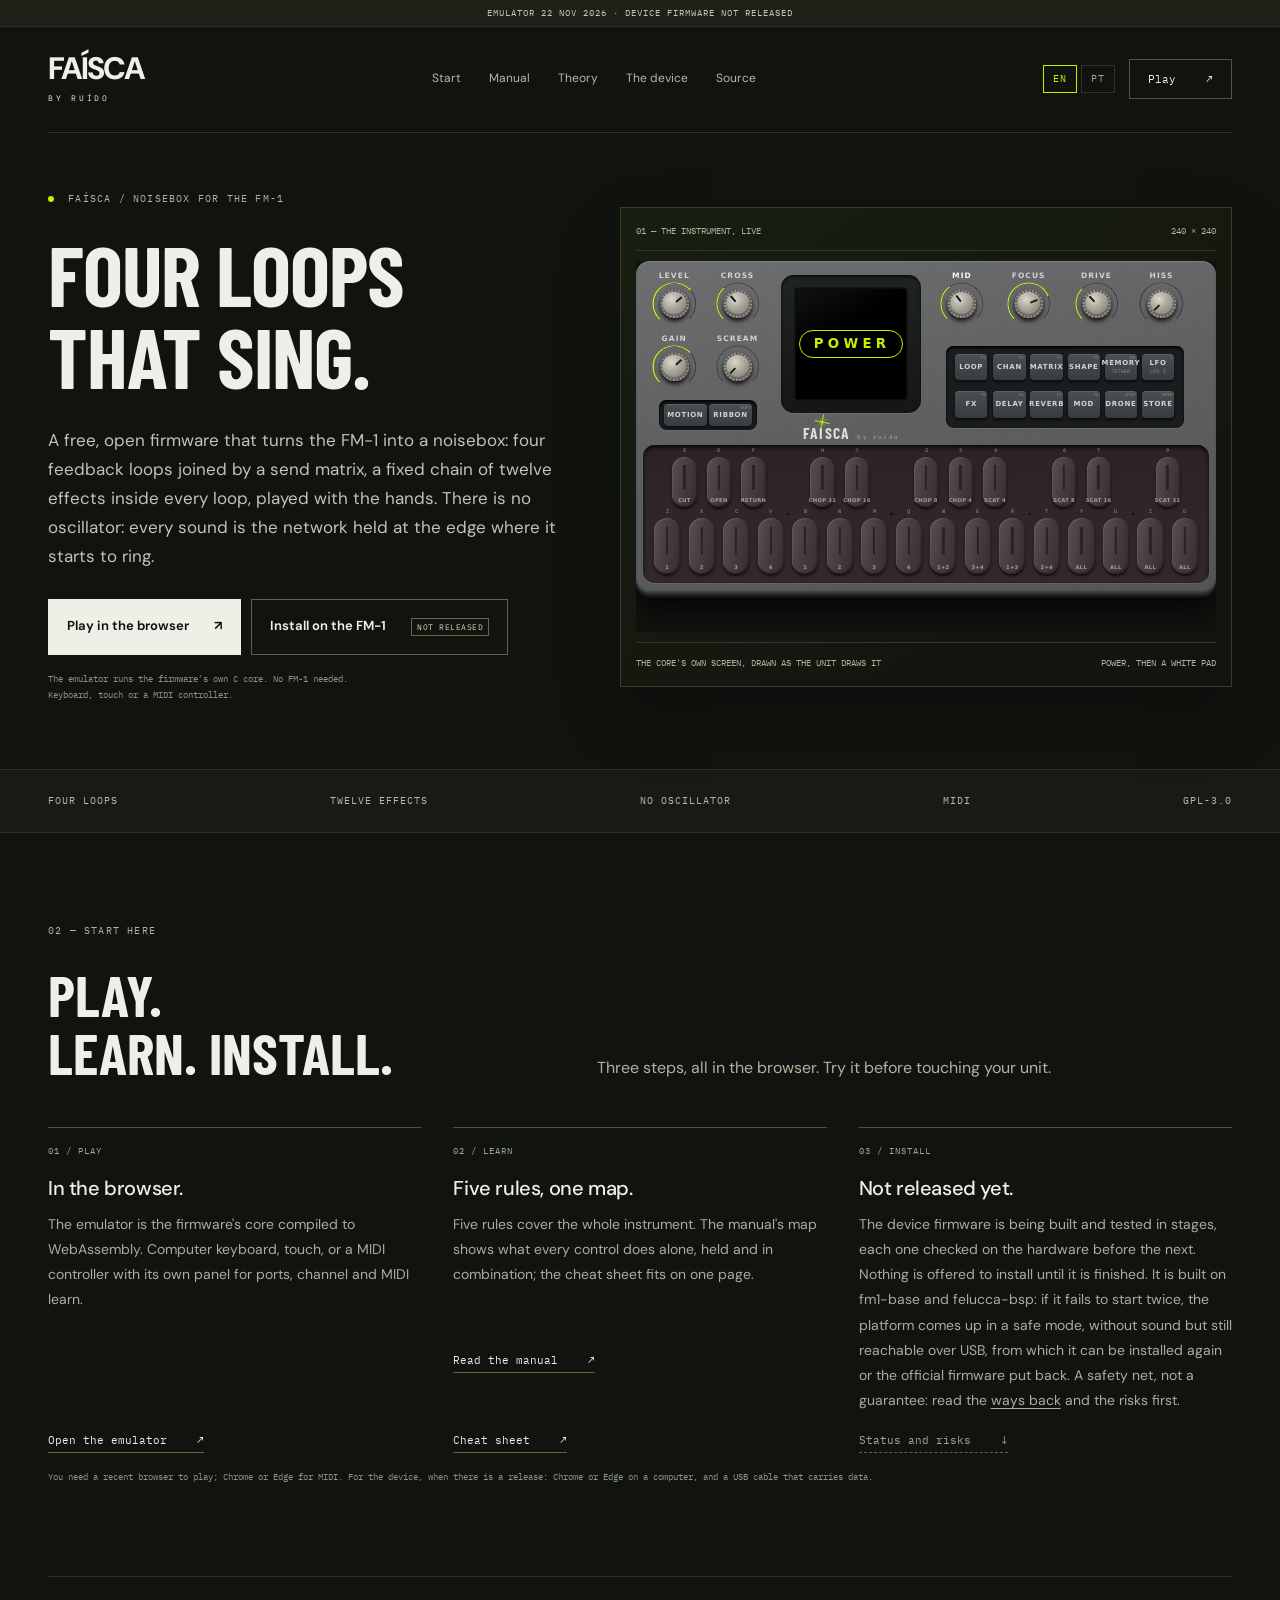
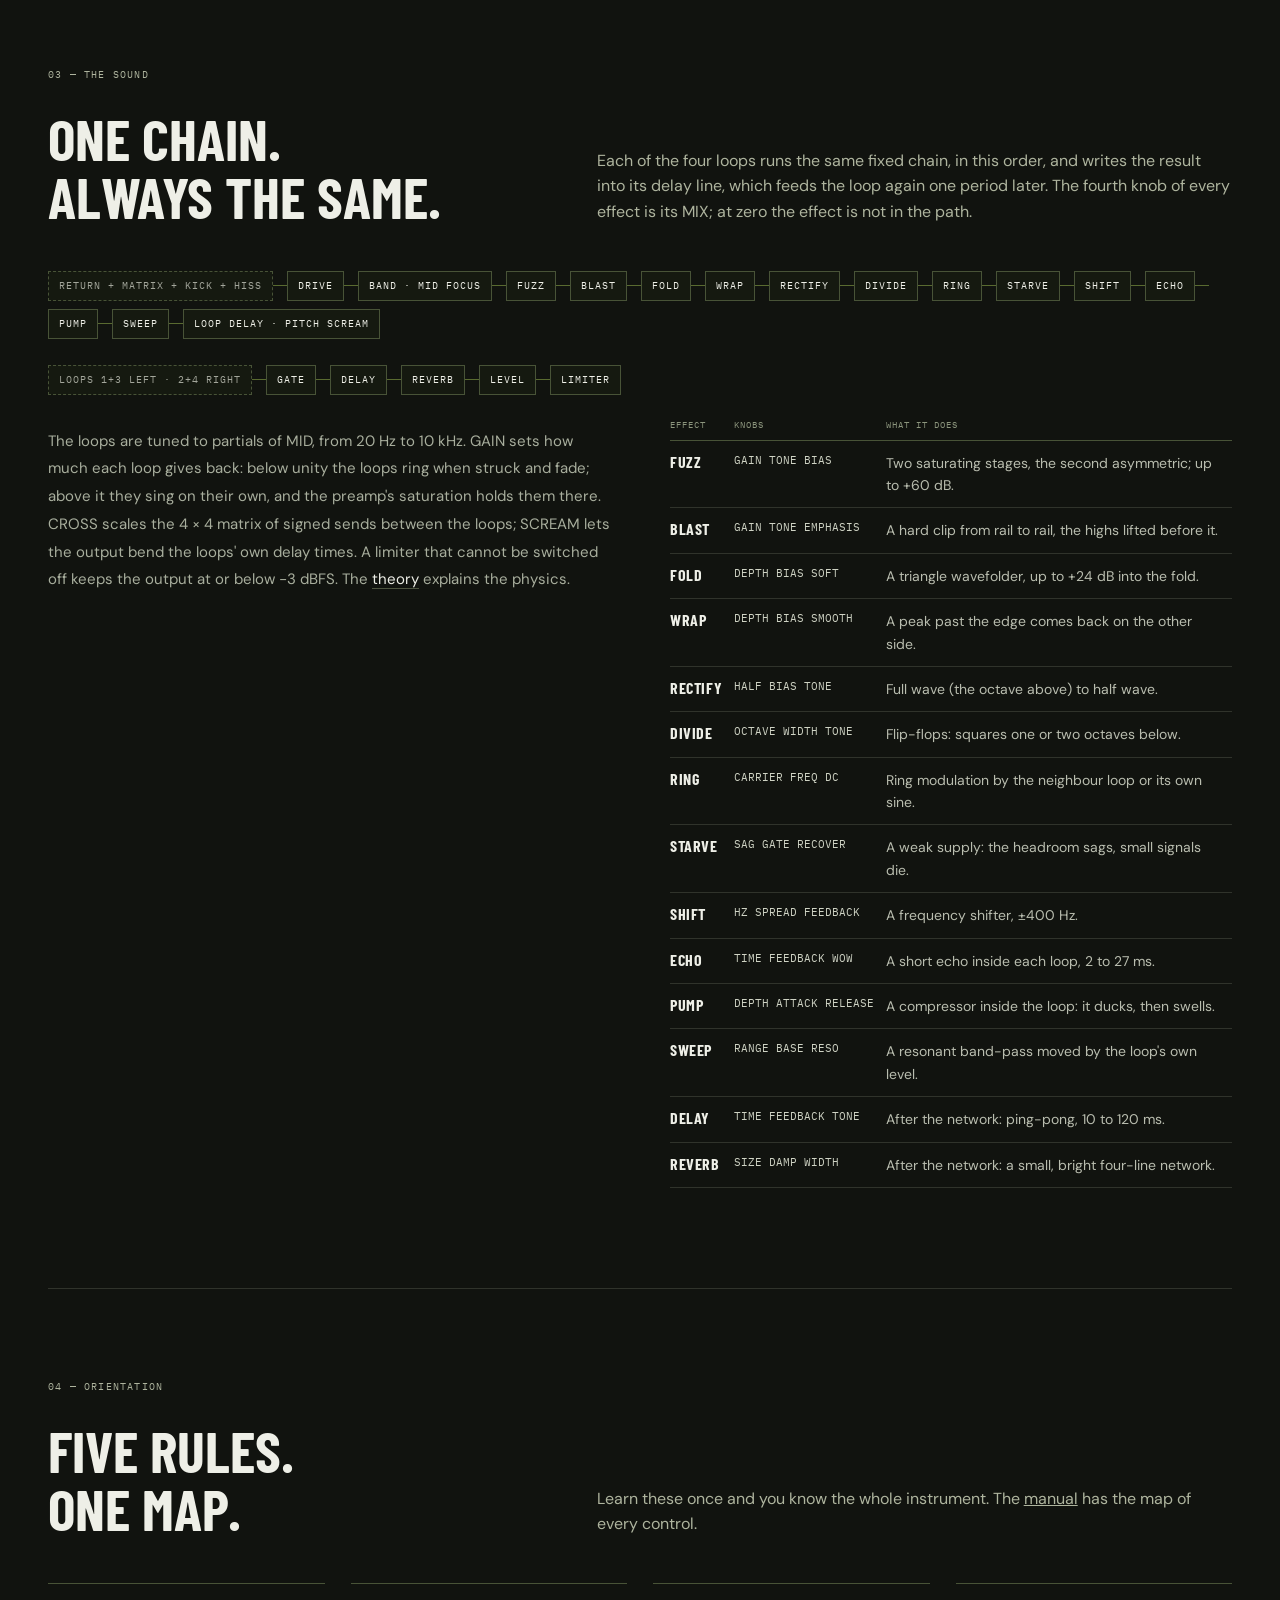
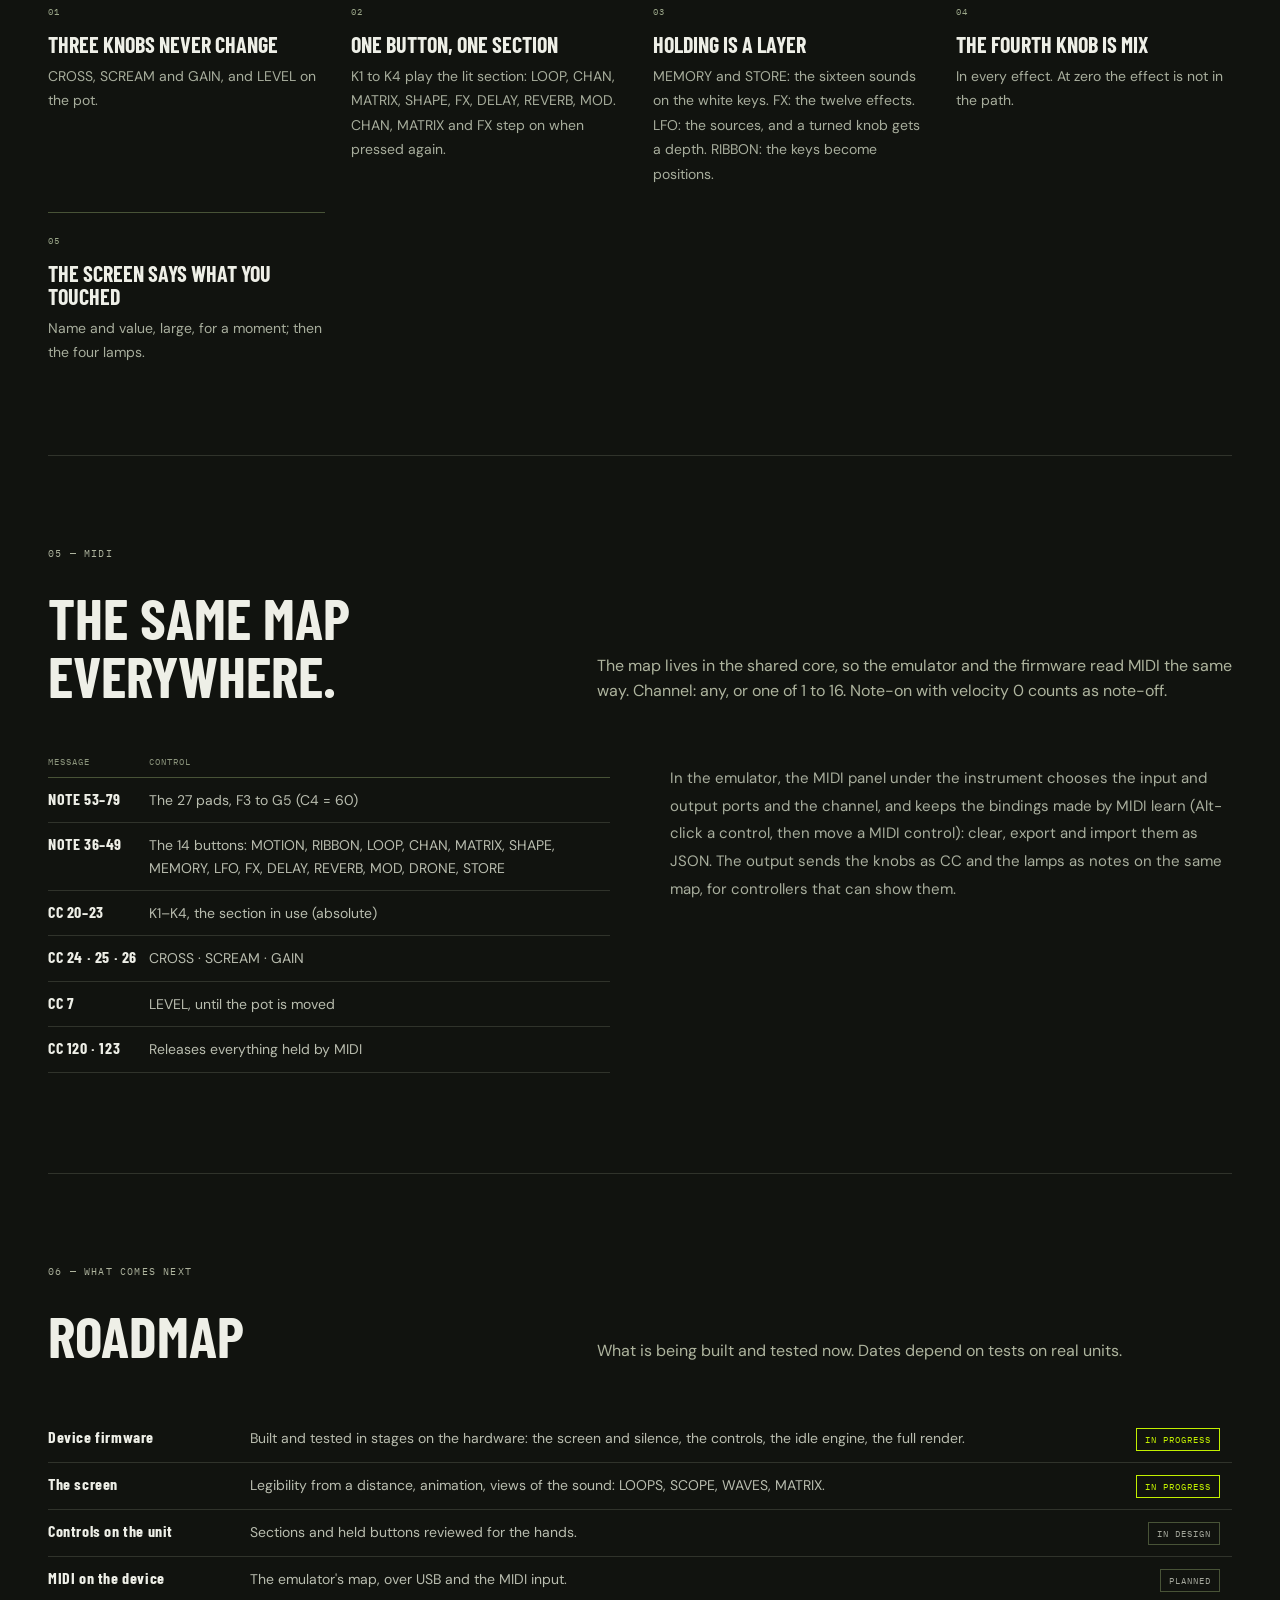
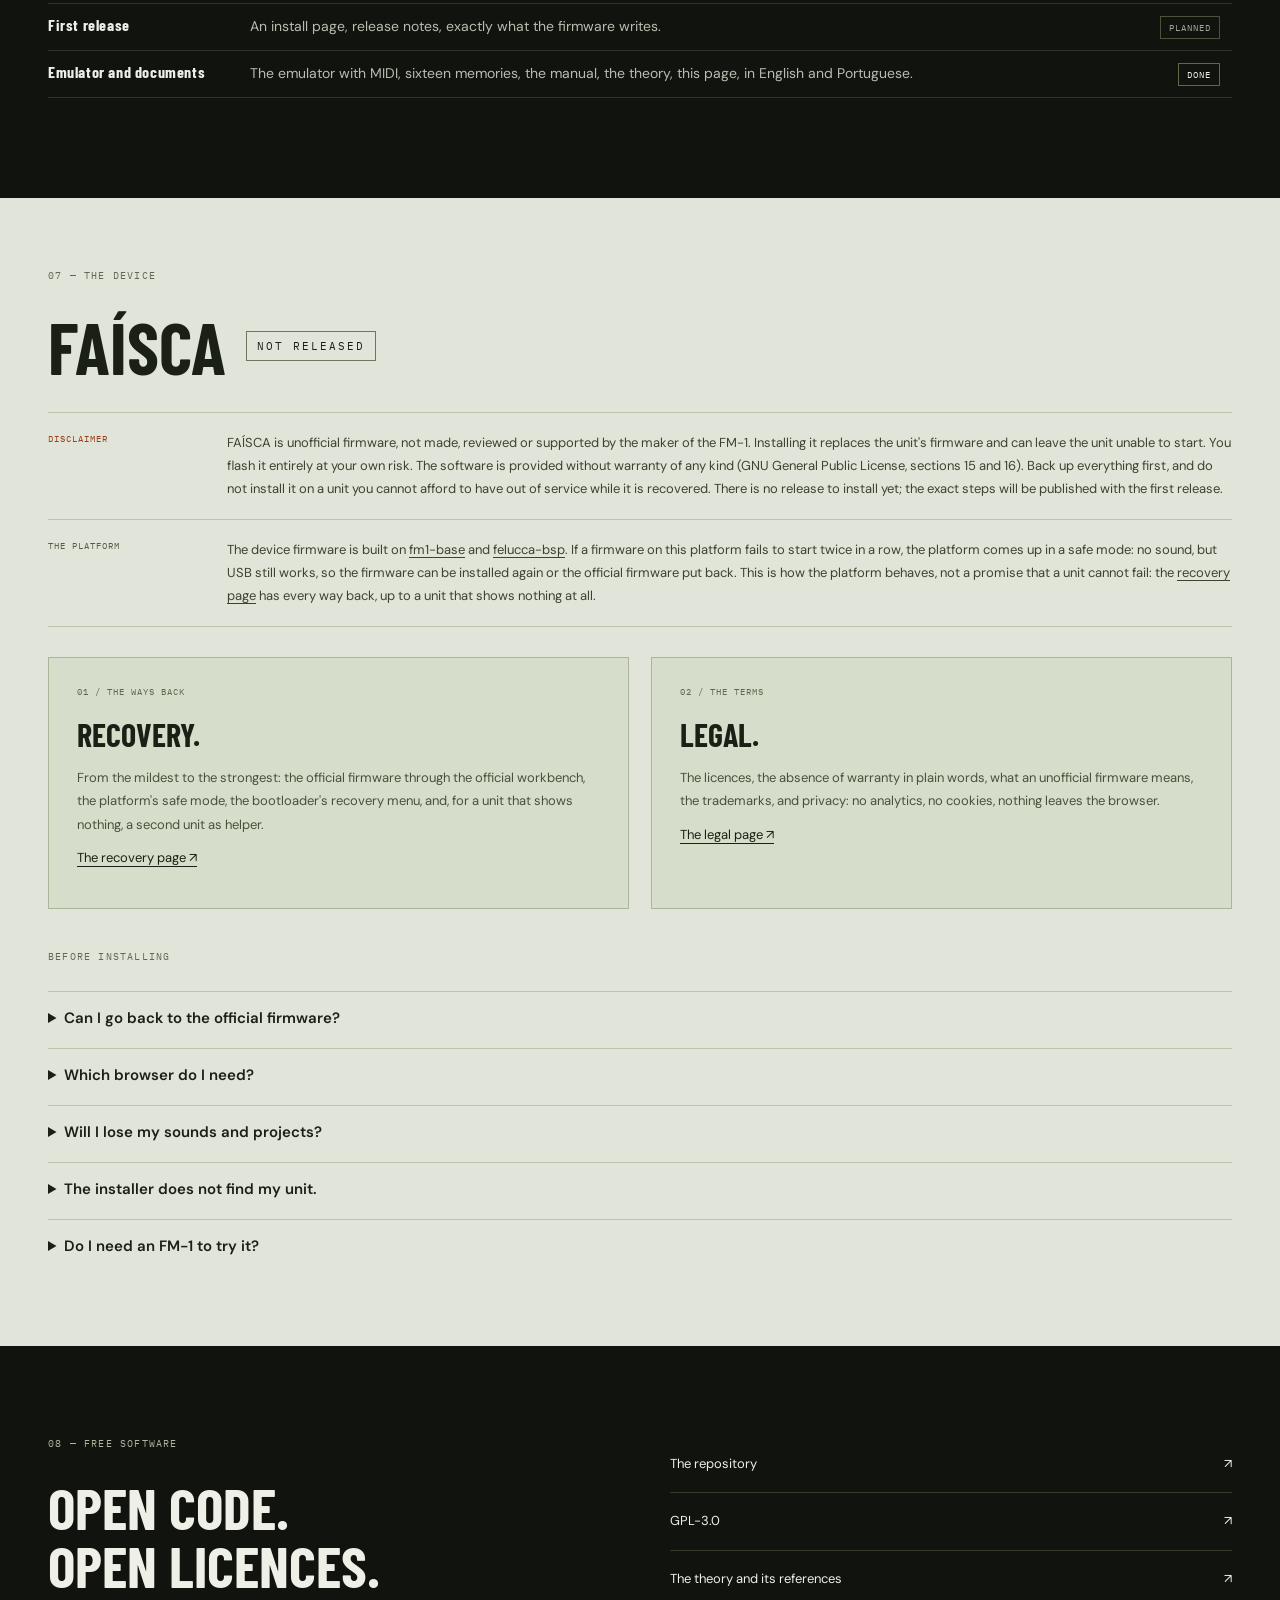
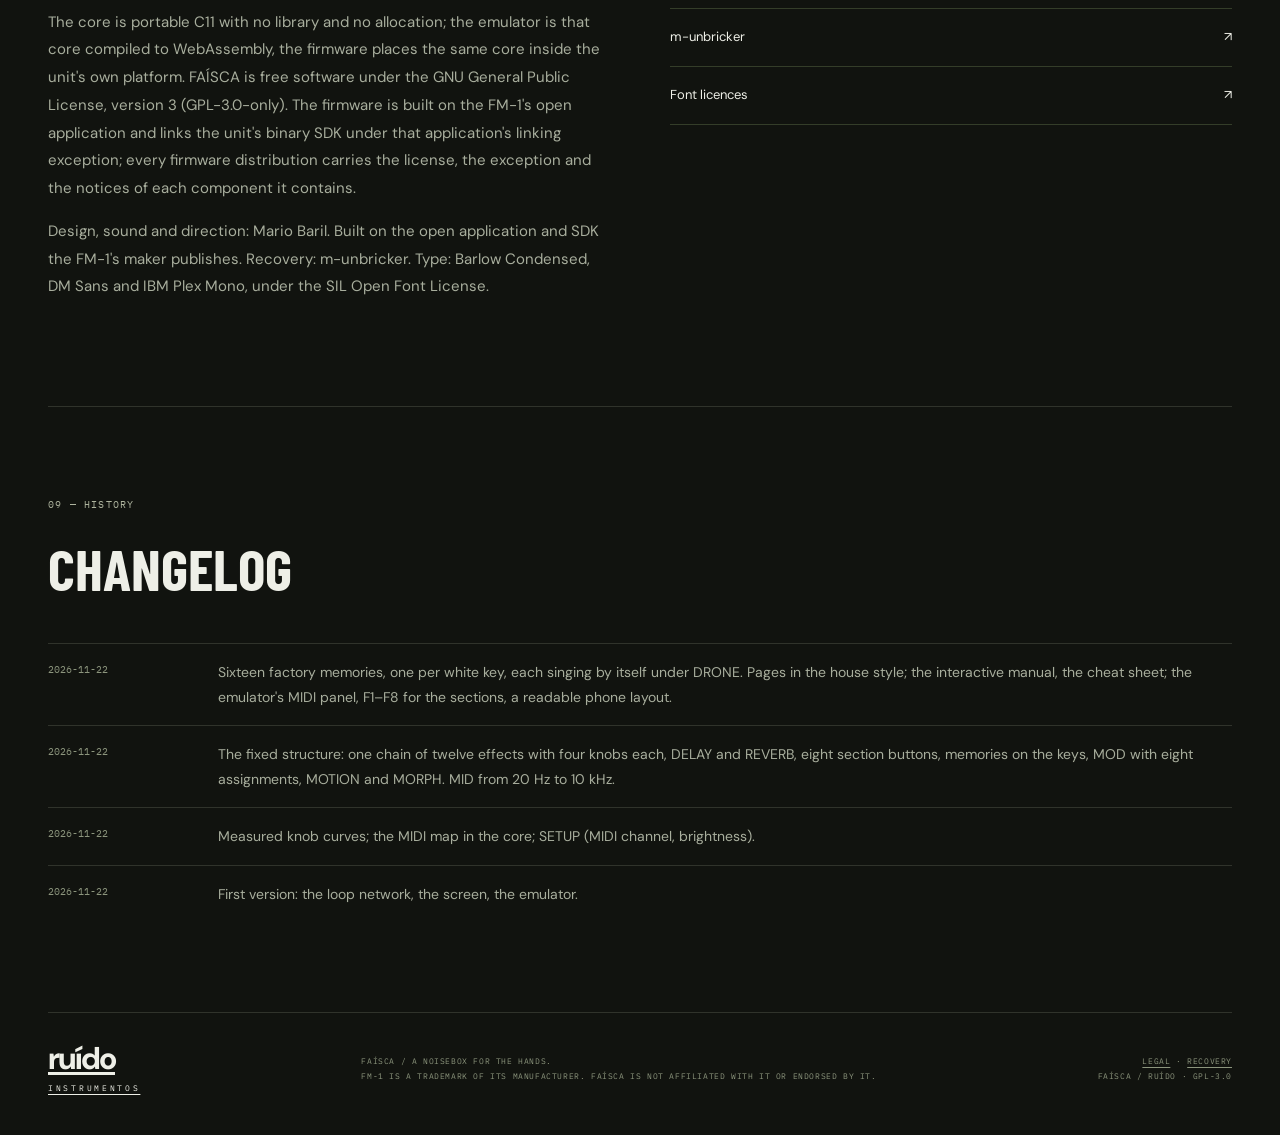
==== commit 9f56a786: "The site of FAÍSCA (tools/make_site.sh, from main 4d490f6) Co-Authored-By: Claude Opus 5.5 <noreply@" ====
--- a/index.html
+++ b/index.html
@@ -65,7 +65,10 @@
       <a class="text-link" href="cheatsheet.html">Cheat sheet <span aria-hidden="true">↗</span></a></article>
     <article><span class="num">03 / Install</span><h3>Not released yet.</h3>
       <p>The device firmware is being built and tested in stages, each one checked on the hardware before the next.
-      Nothing is offered to install until it is finished. Read the risks and the ways back first.</p>
+      Nothing is offered to install until it is finished. It is built on fm1-base and felucca-bsp: if it fails to start
+      twice, the platform comes up in a safe mode, without sound but still reachable over USB, from which it can be
+      installed again or the official firmware put back. A safety net, not a guarantee: read the
+      <a href="recovery.html">ways back</a> and the risks first.</p>
       <a class="text-link off" href="#device">Status and risks <span aria-hidden="true">↓</span></a></article>
   </div>
   <p class="action-note">You need a recent browser to play; Chrome or Edge for MIDI. For the device, when there is a
@@ -195,7 +198,10 @@
       <a class="text-link" href="cheatsheet.html">Folha de consulta <span aria-hidden="true">↗</span></a></article>
     <article><span class="num">03 / Instalar</span><h3>Ainda não lançado.</h3>
       <p>O firmware do aparelho está sendo construído e testado por etapas, cada uma conferida no aparelho antes da
-      seguinte. Nada é oferecido para instalar até ele ficar pronto. Leia antes os riscos e os caminhos de volta.</p>
+      seguinte. Nada é oferecido para instalar até ele ficar pronto. Ele é construído sobre o fm1-base e o felucca-bsp:
+      se falhar duas vezes ao ligar, a plataforma sobe num modo seguro, sem som mas ainda alcançável pela USB, de onde
+      dá para instalar de novo ou devolver o firmware oficial. Uma rede de proteção, não uma garantia: leia antes os
+      <a href="recovery.html">caminhos de volta</a> e os riscos.</p>
       <a class="text-link off" href="#device">Estado e riscos <span aria-hidden="true">↓</span></a></article>
   </div>
   <p class="action-note">Você precisa de um navegador recente para tocar; Chrome ou Edge para MIDI. Para o aparelho,
@@ -299,14 +305,27 @@
     replaces the unit's firmware and can leave the unit unable to start. You flash it
     entirely at your own risk. The software is provided without warranty of any kind (GNU General Public License,
     sections 15 and 16). Back up everything first, and do not install it on a unit you cannot afford to have out of
-    service while it is recovered. There is no release to install yet; the firmware's base platform may still change,
-    so the exact steps will be published with the first release.</p>
+    service while it is recovered. There is no release to install yet; the exact steps will be published with the
+    first release.</p>
     <p data-l="pt">O FAÍSCA é um firmware não oficial, que não foi feito, revisado nem tem suporte do fabricante do FM-1.
     Instalá-lo substitui o firmware da unidade e pode deixá-la sem ligar. A
     gravação é feita inteiramente por sua conta e risco. O software vem sem garantia de nenhum tipo (Licença Pública
     Geral GNU, seções 15 e 16). Faça backup de tudo antes e não o instale numa unidade que não possa ficar parada
-    enquanto é recuperada. Ainda não há versão para instalar; a plataforma do firmware ainda pode mudar, então os passos
-    exatos sairão com a primeira versão.</p>
+    enquanto é recuperada. Ainda não há versão para instalar; os passos exatos sairão com a primeira versão.</p>
+  </div>
+  <div class="notice plain">
+    <span data-l="en">THE PLATFORM</span><span data-l="pt">A PLATAFORMA</span>
+    <p data-l="en">The device firmware is built on <a href="https://github.com/charlesvestal/fm1-base">fm1-base</a> and
+    <a href="https://github.com/hugelton/felucca-bsp">felucca-bsp</a>. If a firmware on this platform fails to start
+    twice in a row, the platform comes up in a safe mode: no sound, but USB still works, so the firmware can be installed
+    again or the official firmware put back. This is how the platform behaves, not a promise that a unit cannot fail:
+    the <a href="recovery.html">recovery page</a> has every way back, up to a unit that shows nothing at all.</p>
+    <p data-l="pt">O firmware do aparelho é construído sobre o <a href="https://github.com/charlesvestal/fm1-base">fm1-base</a>
+    e o <a href="https://github.com/hugelton/felucca-bsp">felucca-bsp</a>. Se um firmware desta plataforma falha duas
+    vezes seguidas ao ligar, a plataforma sobe num modo seguro: sem som, mas com a USB funcionando, então dá para instalar
+    o firmware de novo ou devolver o firmware oficial. É assim que a plataforma se comporta, não uma promessa de que uma
+    unidade não possa falhar: a <a href="recovery.html">página de recuperação</a> tem todos os caminhos de volta, até o
+    de uma unidade que não mostra nada.</p>
   </div>
   <div class="cards">
     <article class="card"><div class="num"><span data-l="en">01 / The ways back</span><span data-l="pt">01 / Os caminhos de volta</span></div>
--- a/site.css
+++ b/site.css
@@ -107,6 +107,9 @@
 .notice{margin-top:30px;padding:18px 0;border-block:1px solid #bcc4ae;display:grid;grid-template-columns:155px 1fr;gap:24px;align-items:start}
 .notice>span{font:9px/1.8 var(--mono);color:#9b3d16;letter-spacing:1px}
 .notice p{font-size:13px;line-height:1.8;margin:0;color:#3a4430}
+.notice a,.stories p a{text-decoration:underline;text-underline-offset:3px}
+.notice.plain{margin-top:0;border-top:0}
+.notice.plain>span{color:#545e46}
 .cards{display:grid;grid-template-columns:1fr 1fr;gap:22px;margin-top:30px}
 .card{padding:28px;border:1px solid #aab69a;background:#d6ddca;min-width:0}
 .card .num{color:#5d694e}
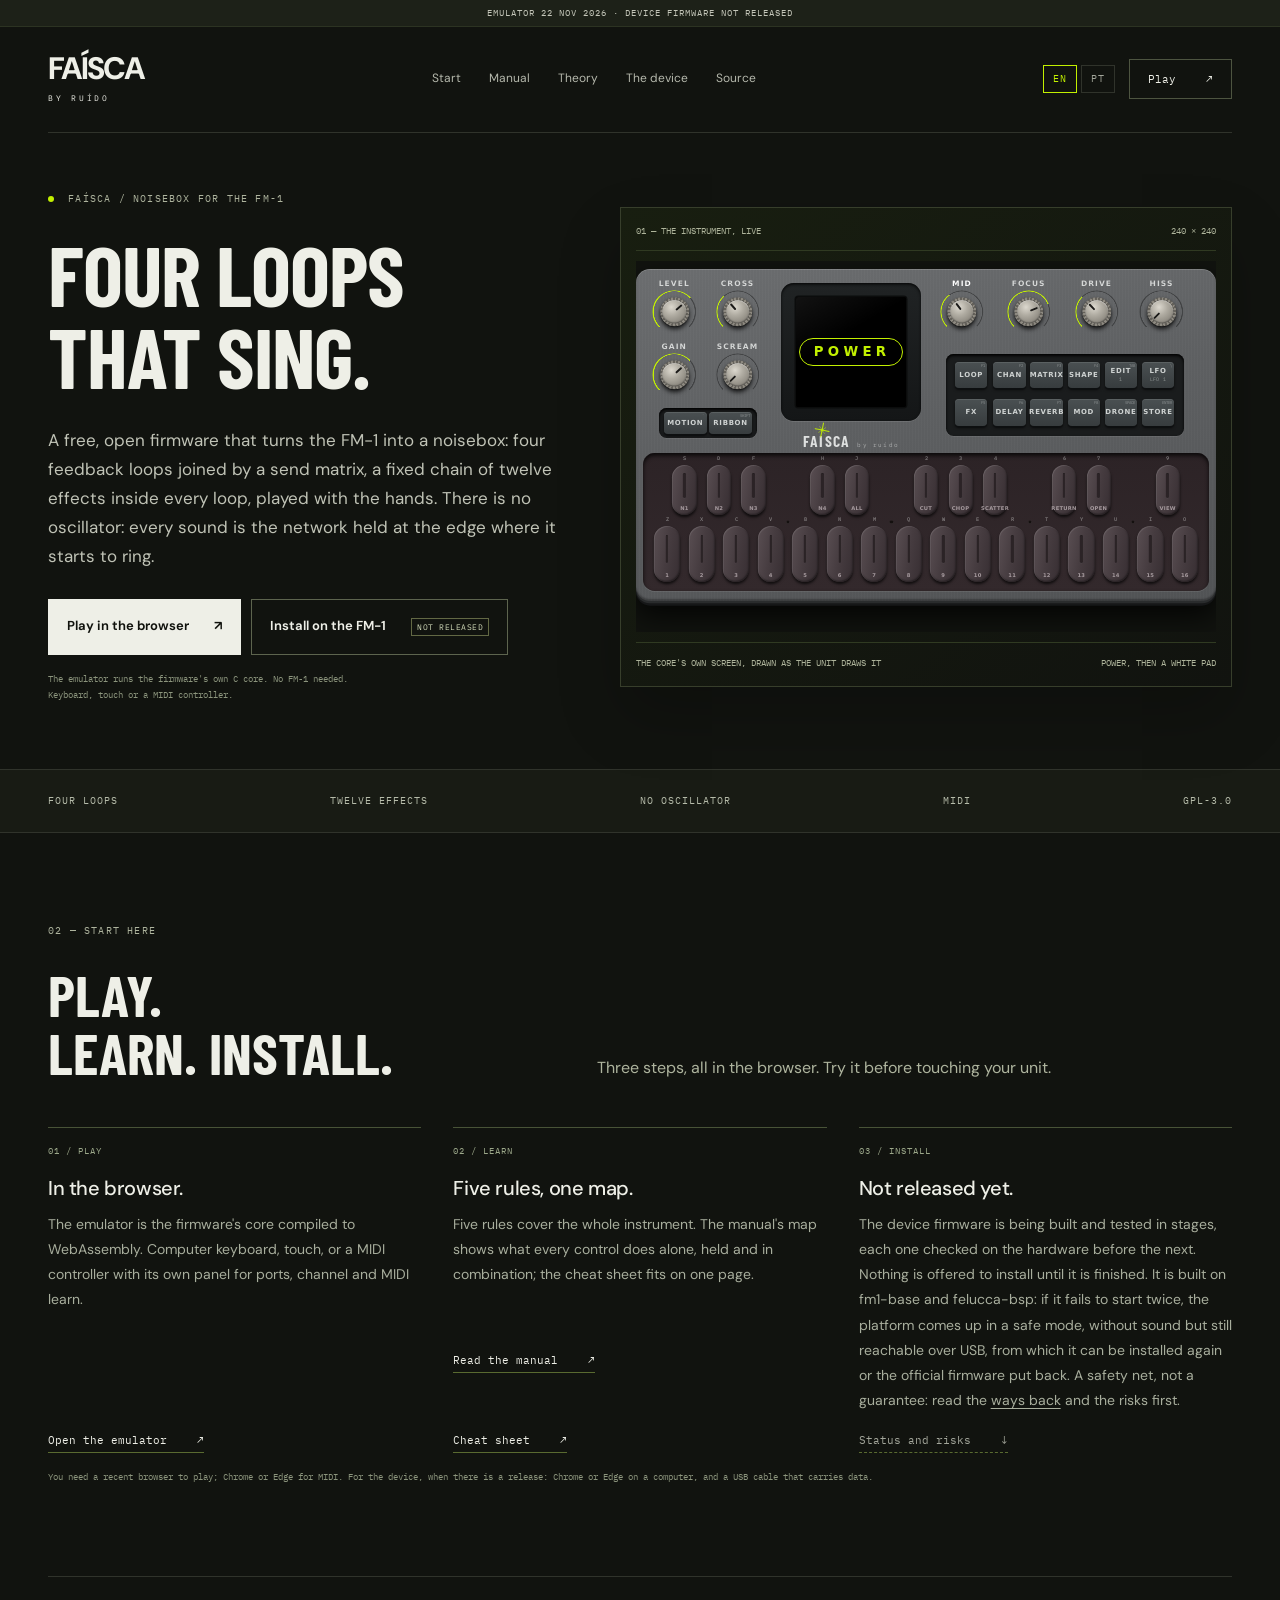
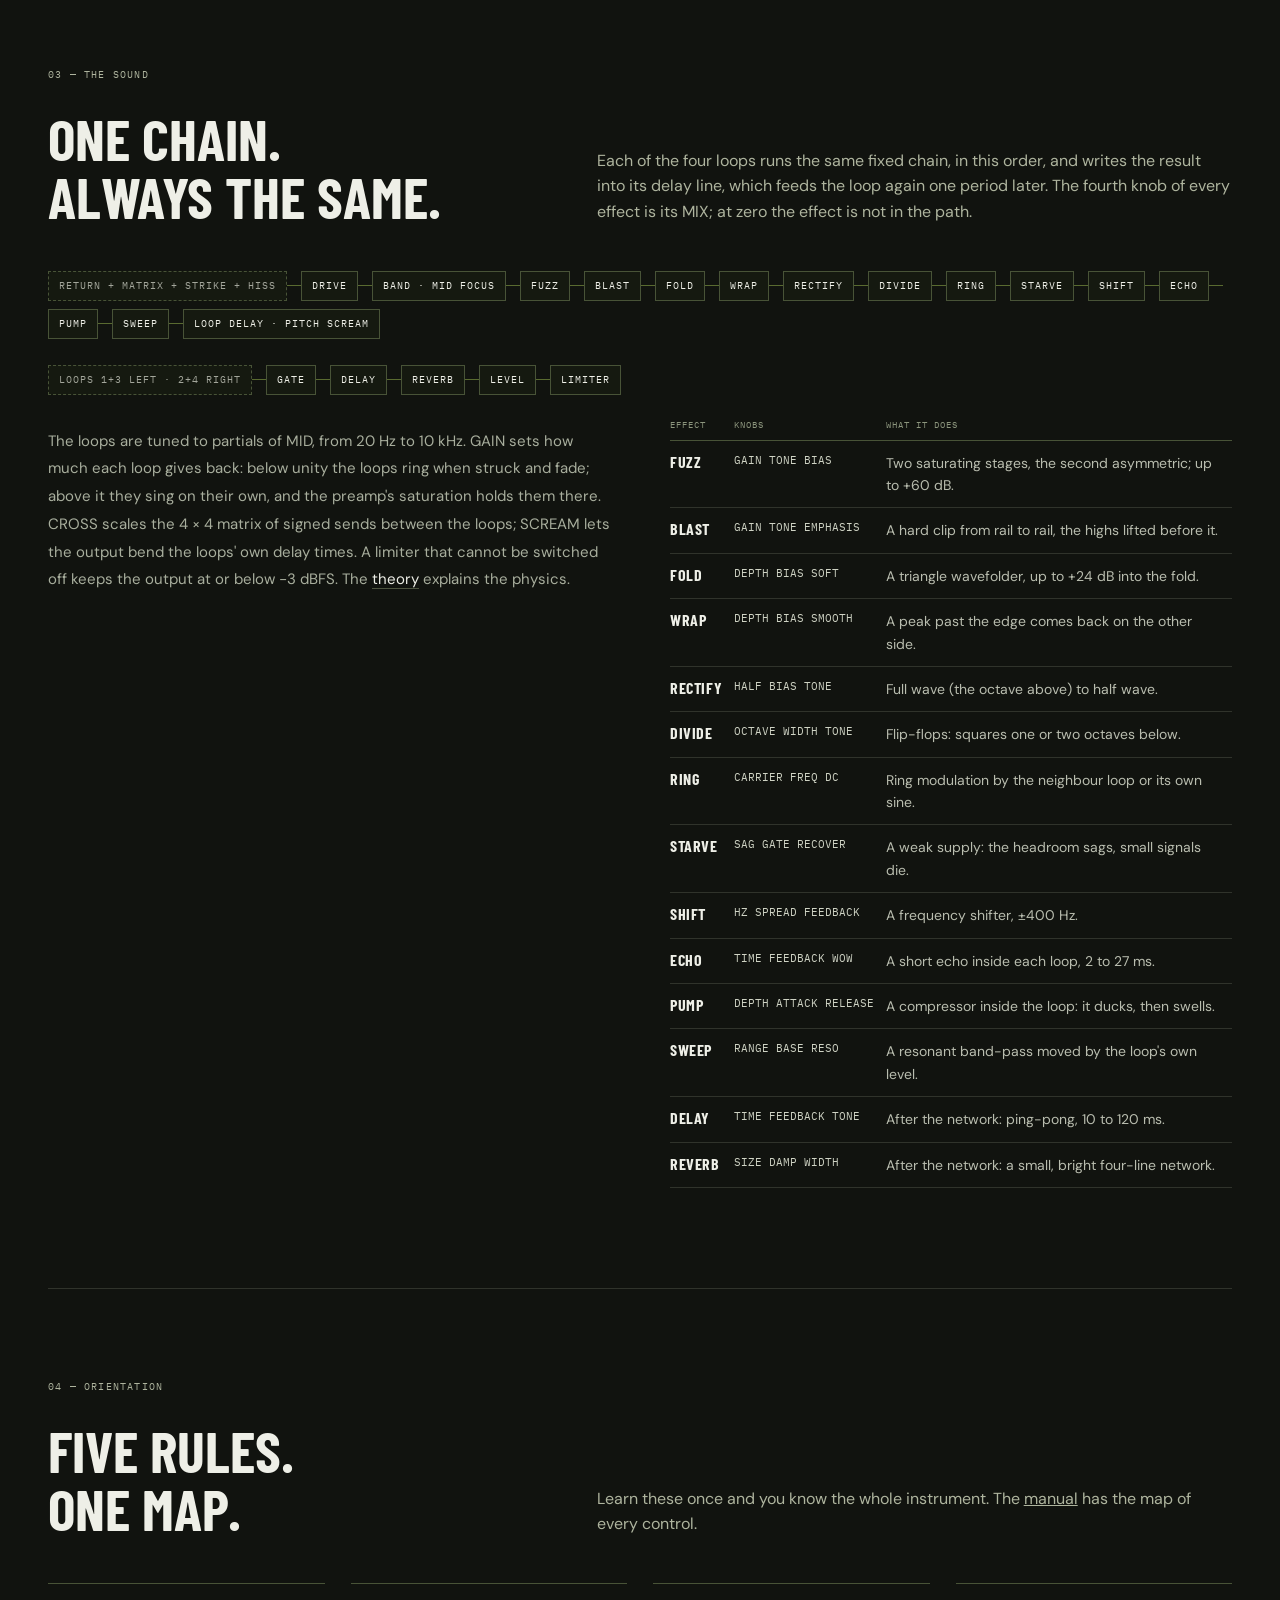
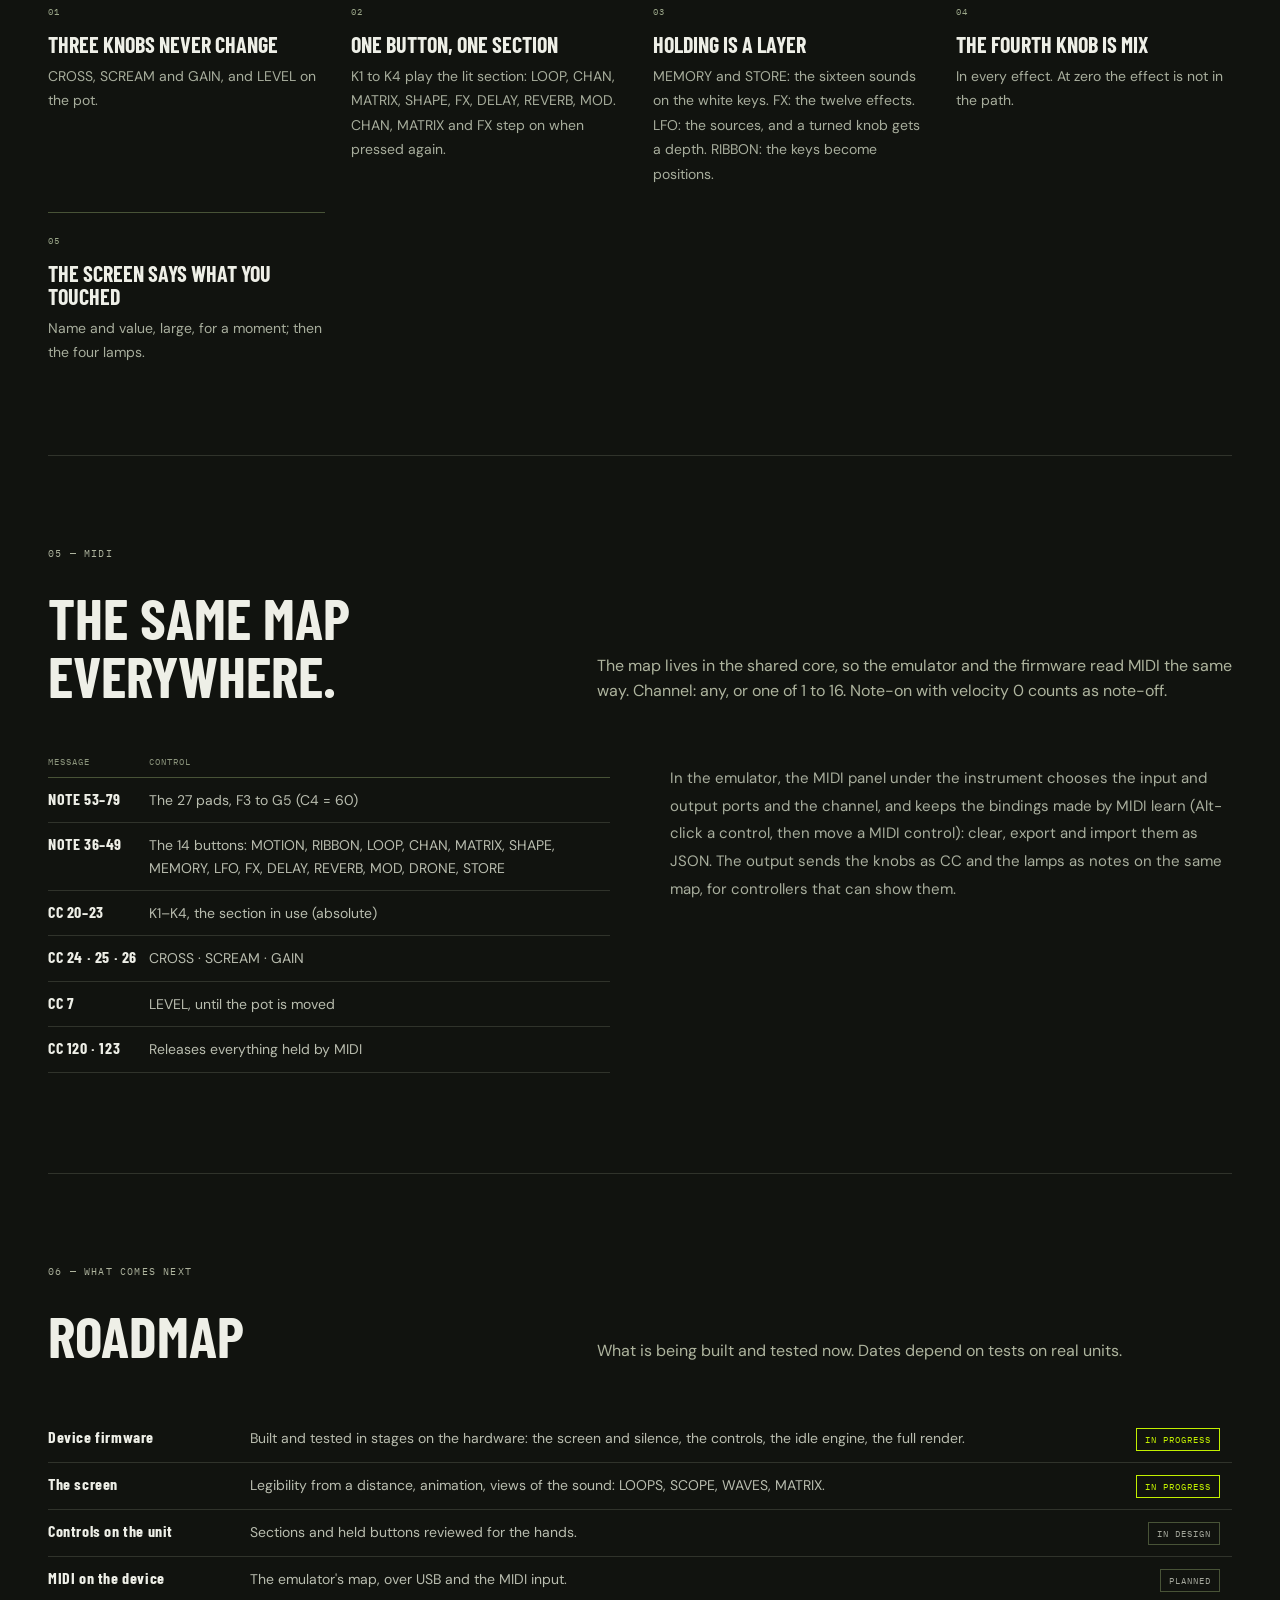
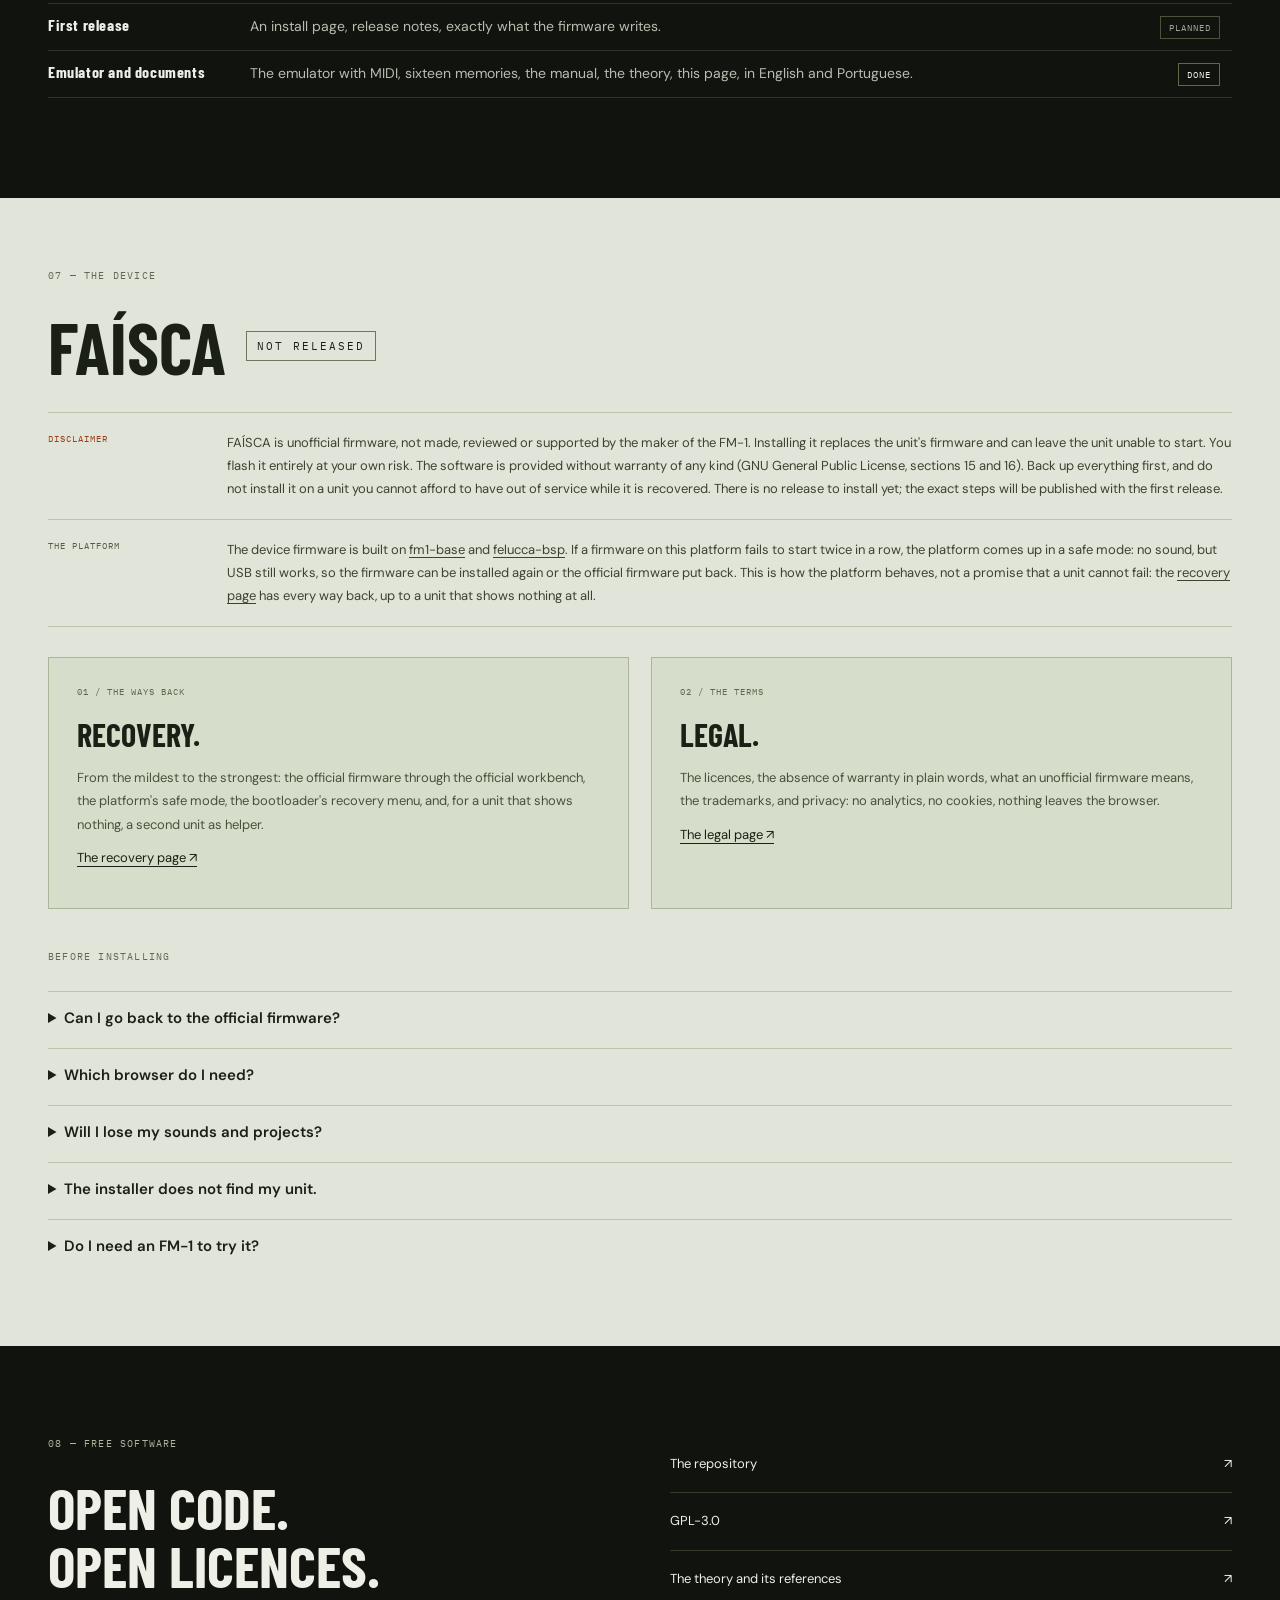
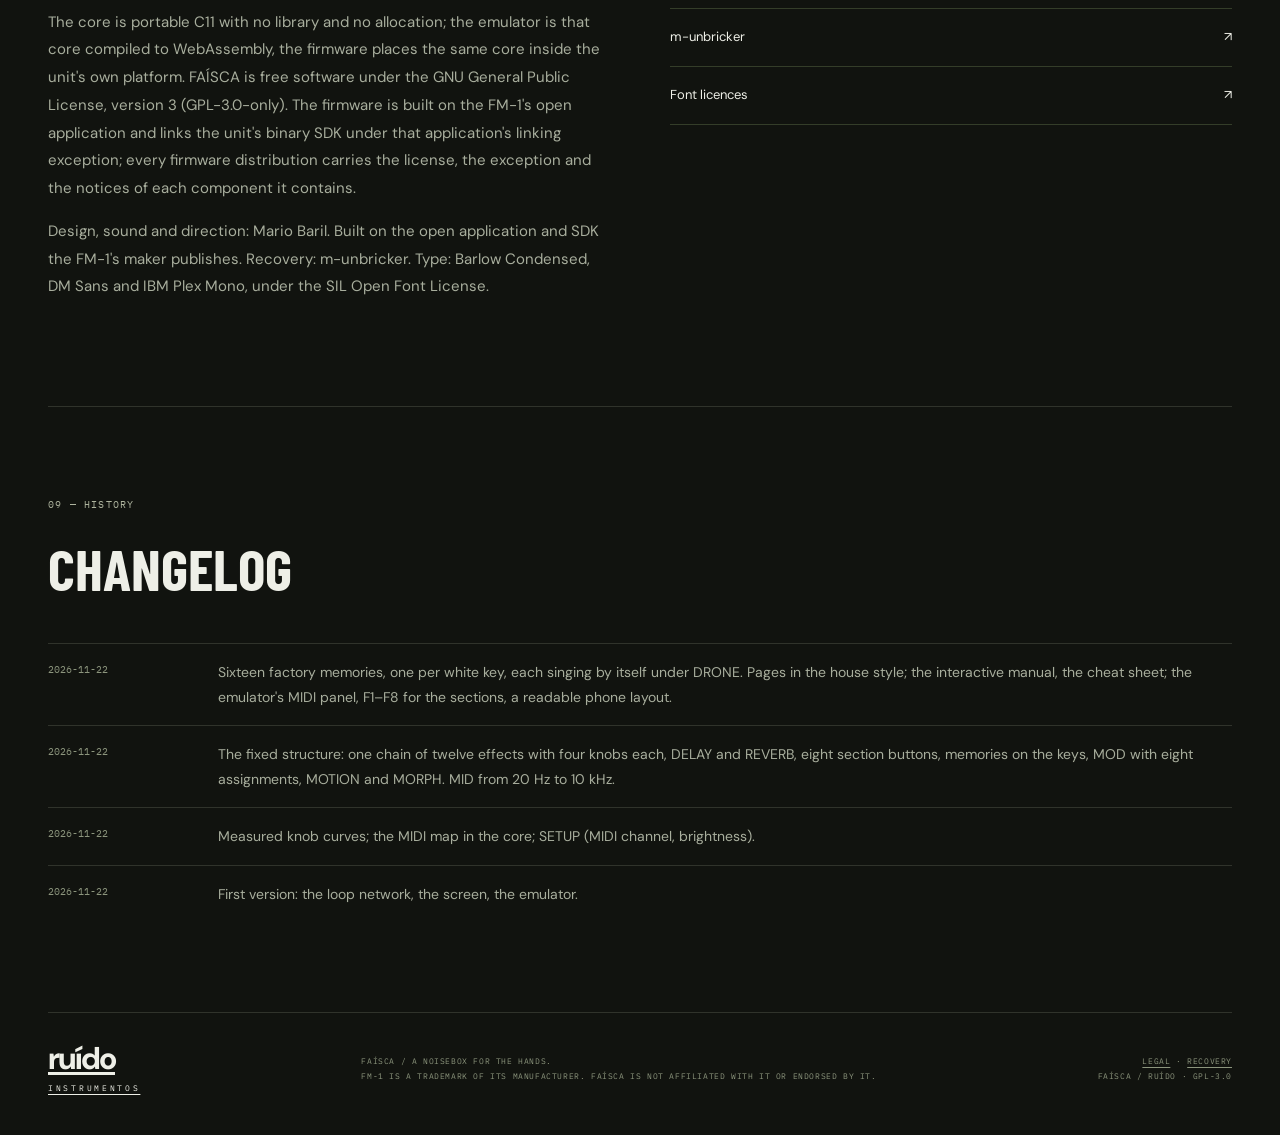
==== commit 2430ec3f: "The site of FAÍSCA (tools/make_site.sh, from main 776db57): the emulator fits phones, the keys witho" ====
--- a/index.html
+++ b/index.html
@@ -81,7 +81,7 @@
     which feeds the loop again one period later. The fourth knob of every effect is its MIX; at zero the effect is not
     in the path.</p></div>
   <ol class="chain" aria-label="The chain inside each loop">
-    <li class="ext"><span>RETURN + MATRIX + KICK + HISS</span></li><li><span>DRIVE</span></li><li><span>BAND · MID FOCUS</span></li>
+    <li class="ext"><span>RETURN + MATRIX + STRIKE + HISS</span></li><li><span>DRIVE</span></li><li><span>BAND · MID FOCUS</span></li>
     <li><span>FUZZ</span></li><li><span>BLAST</span></li><li><span>FOLD</span></li><li><span>WRAP</span></li><li><span>RECTIFY</span></li><li><span>DIVIDE</span></li>
     <li><span>RING</span></li><li><span>STARVE</span></li><li><span>SHIFT</span></li><li><span>ECHO</span></li><li><span>PUMP</span></li><li><span>SWEEP</span></li>
     <li><span>LOOP DELAY · PITCH SCREAM</span></li>
@@ -214,7 +214,7 @@
     que alimenta o laço de novo um período depois. O quarto knob de todo efeito é o MIX; no zero, o efeito não está no
     caminho.</p></div>
   <ol class="chain" aria-label="A cadeia dentro de cada laço">
-    <li class="ext"><span>RETORNO + MATRIZ + KICK + HISS</span></li><li><span>DRIVE</span></li><li><span>BANDA · MID FOCUS</span></li>
+    <li class="ext"><span>RETORNO + MATRIZ + GOLPE + HISS</span></li><li><span>DRIVE</span></li><li><span>BANDA · MID FOCUS</span></li>
     <li><span>FUZZ</span></li><li><span>BLAST</span></li><li><span>FOLD</span></li><li><span>WRAP</span></li><li><span>RECTIFY</span></li><li><span>DIVIDE</span></li>
     <li><span>RING</span></li><li><span>STARVE</span></li><li><span>SHIFT</span></li><li><span>ECHO</span></li><li><span>PUMP</span></li><li><span>SWEEP</span></li>
     <li><span>ATRASO DO LAÇO · PITCH SCREAM</span></li>
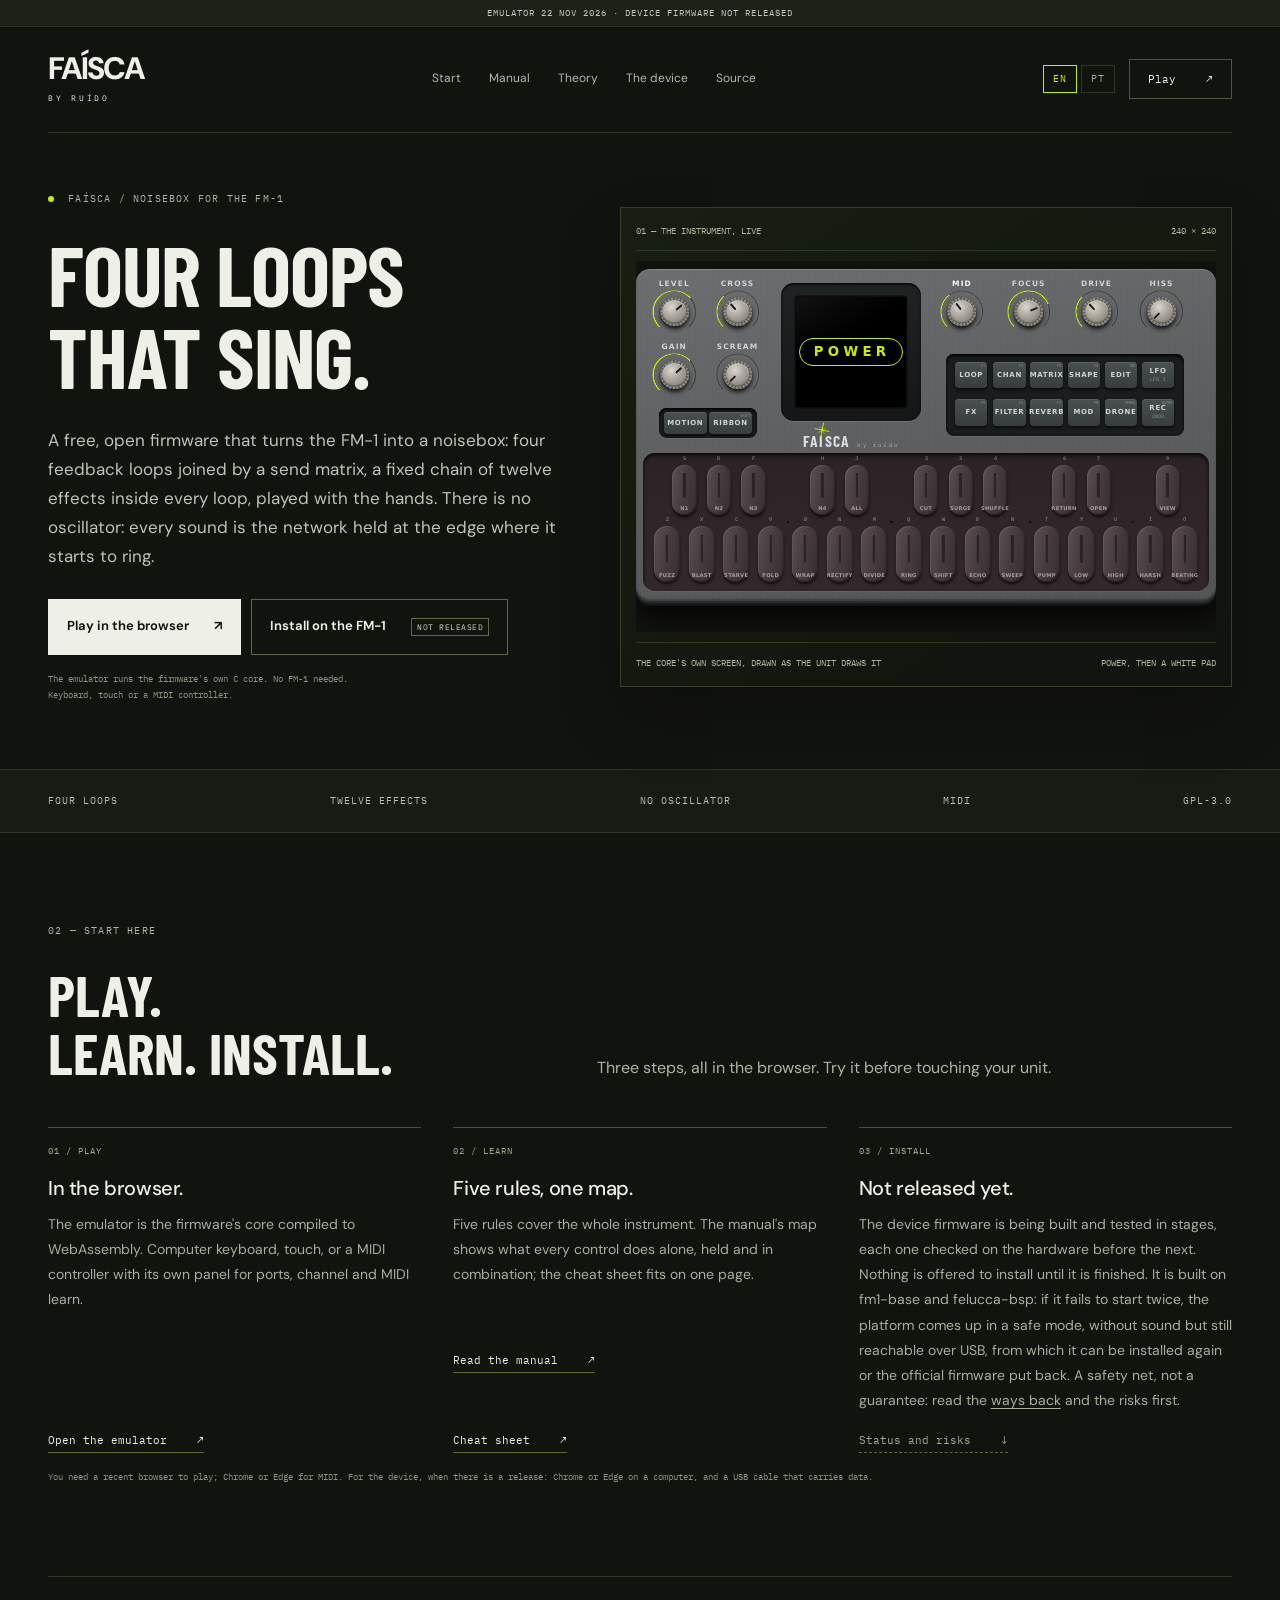
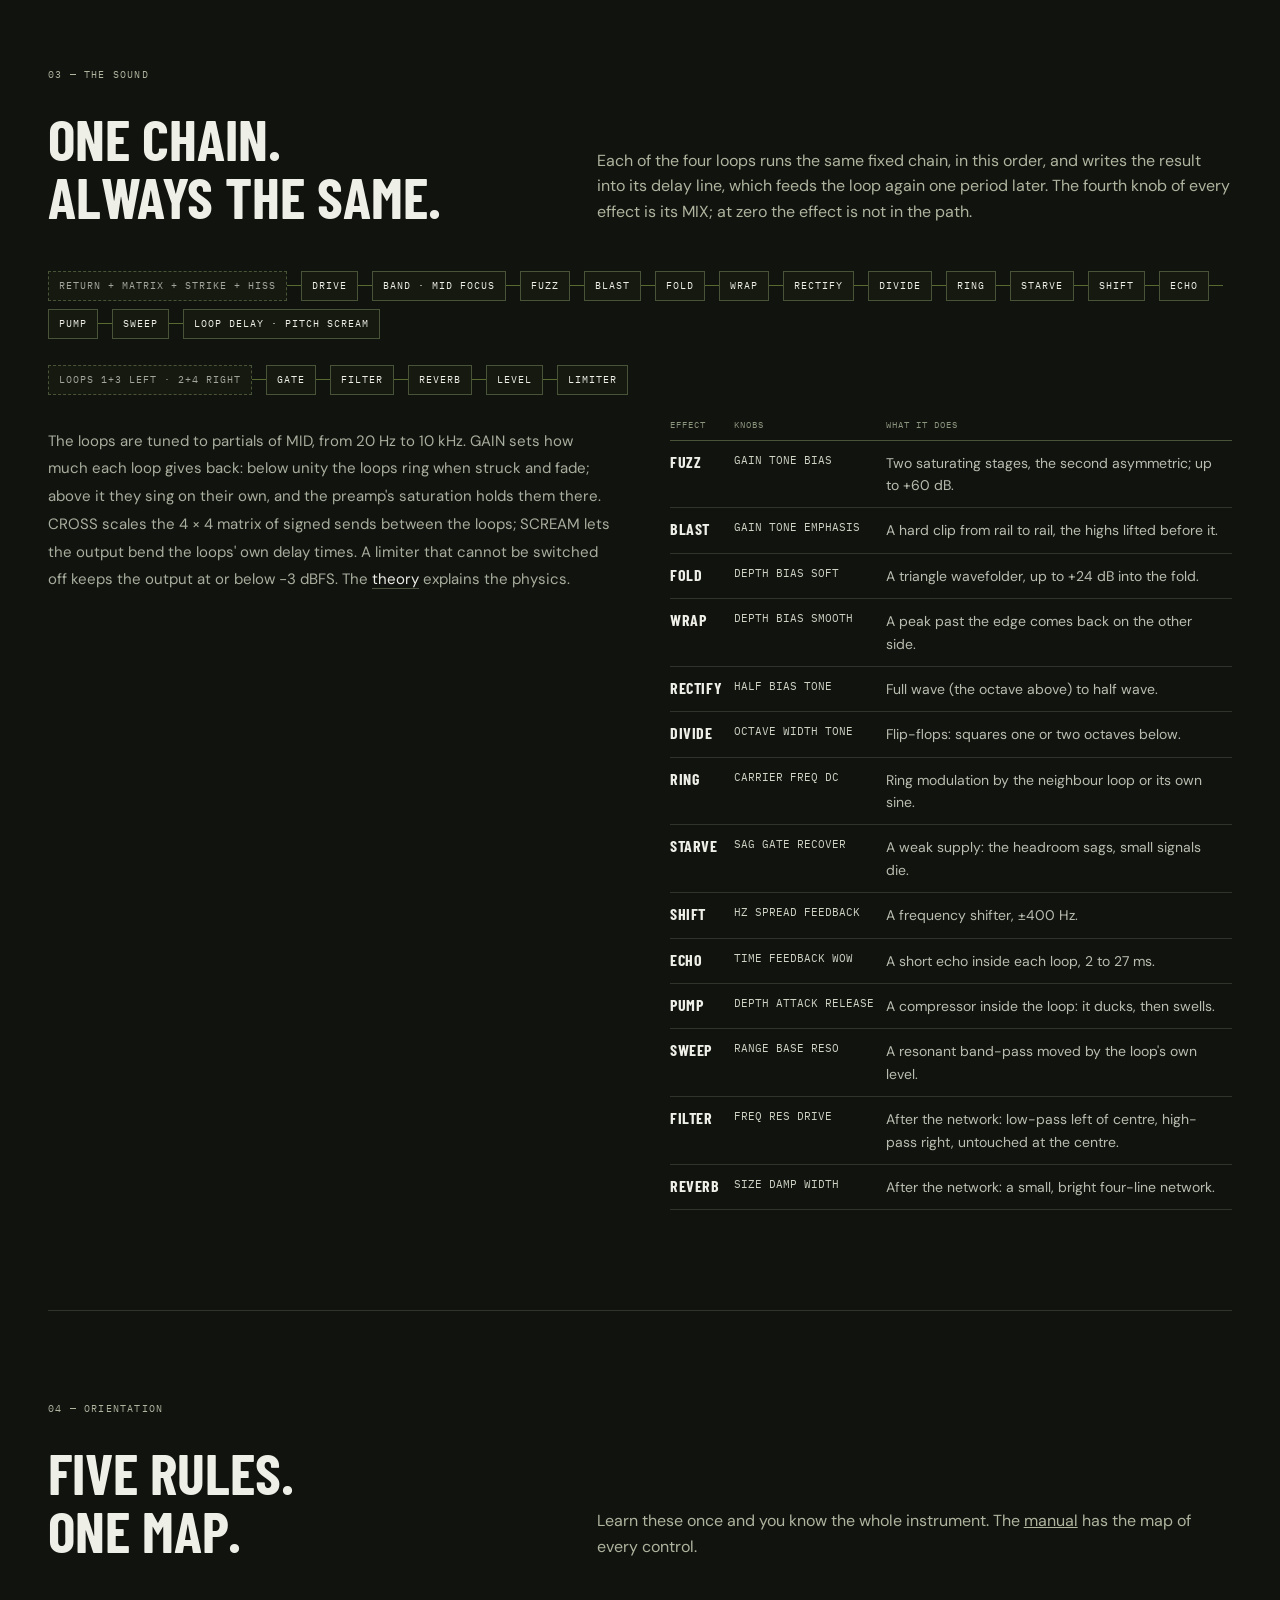
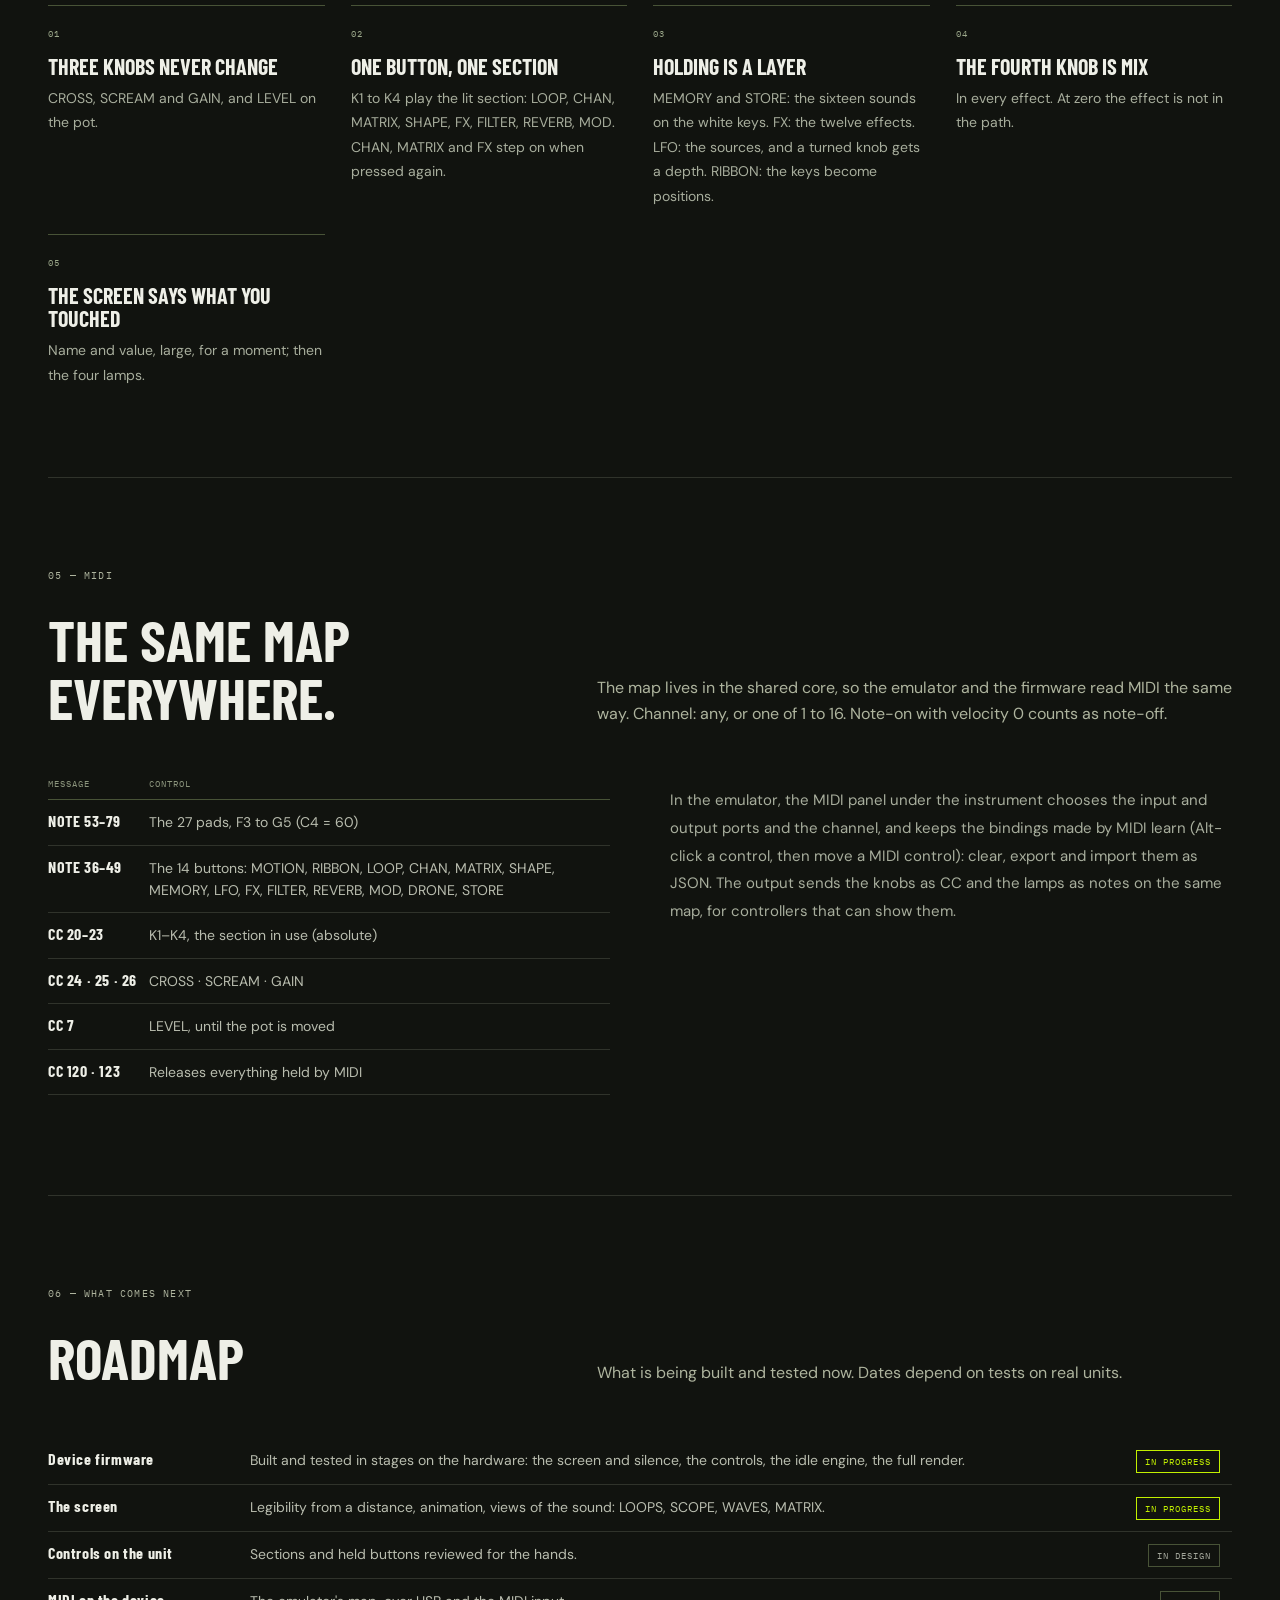
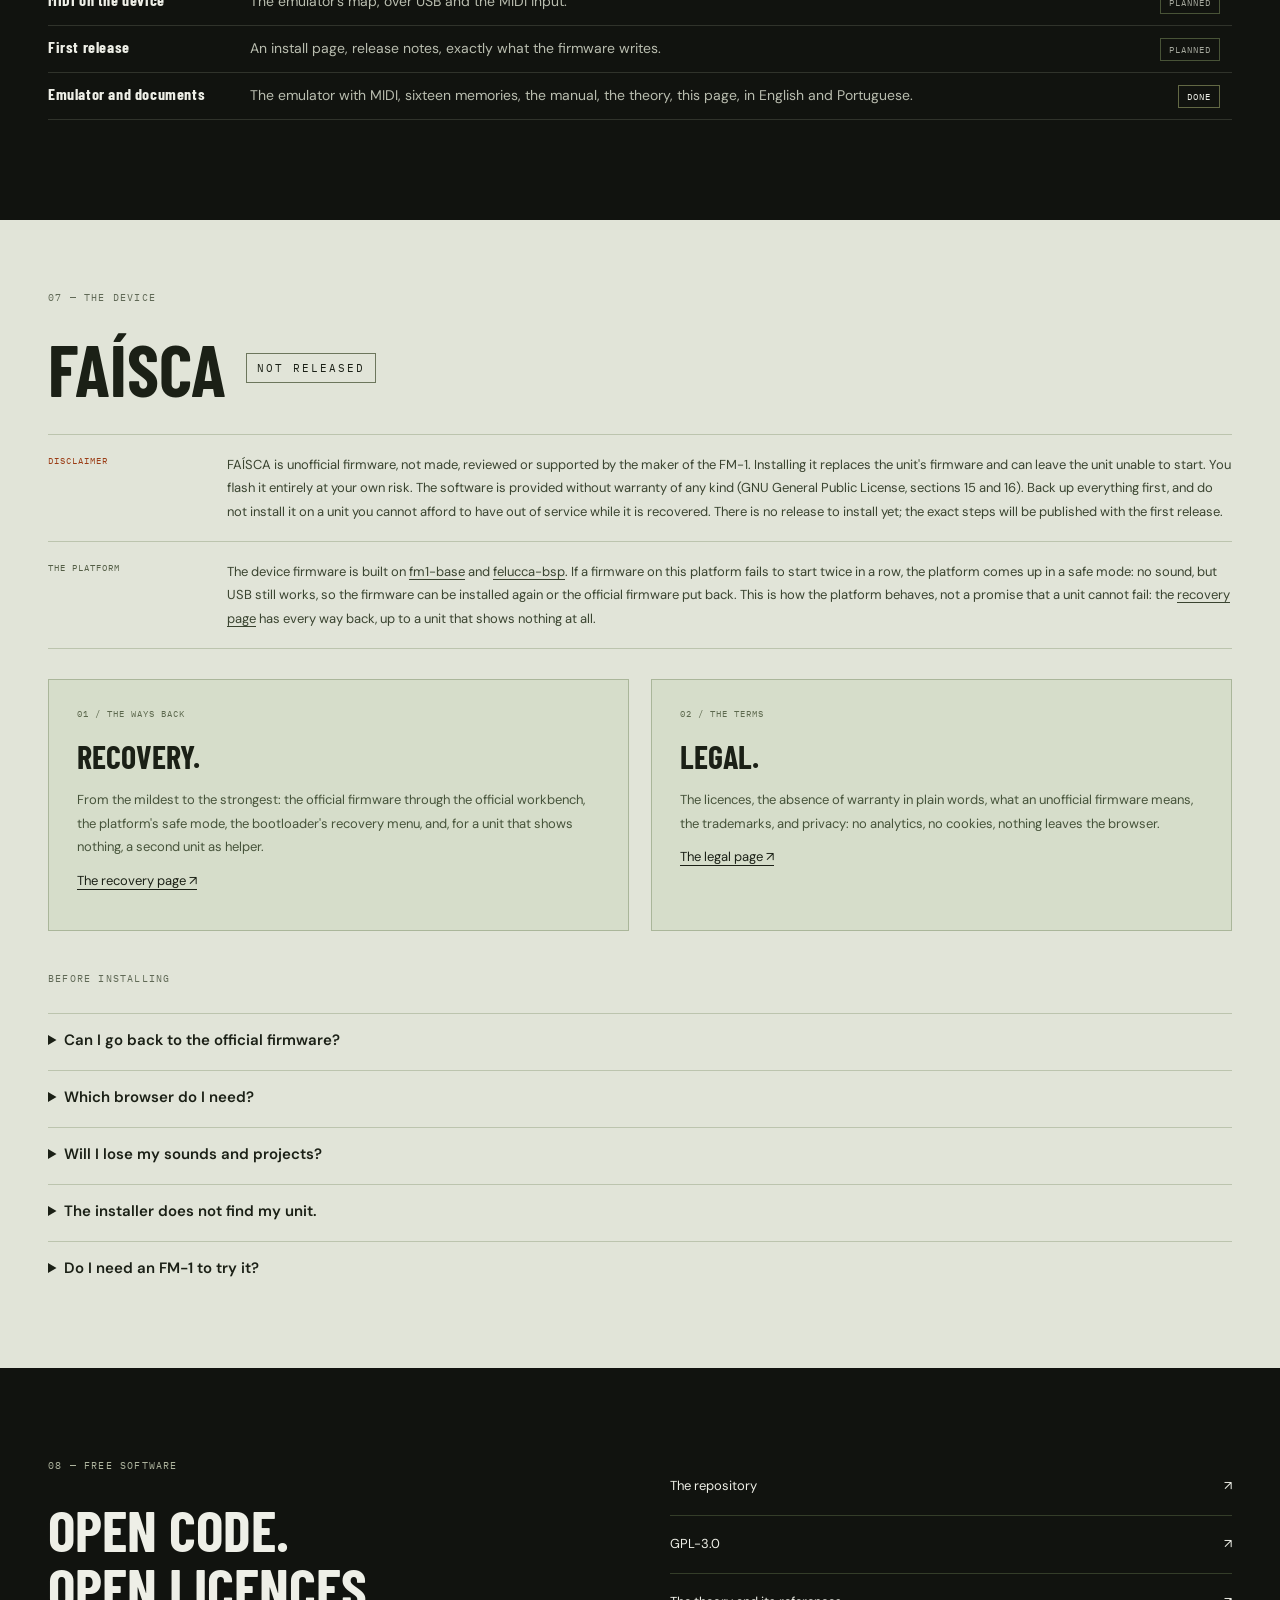
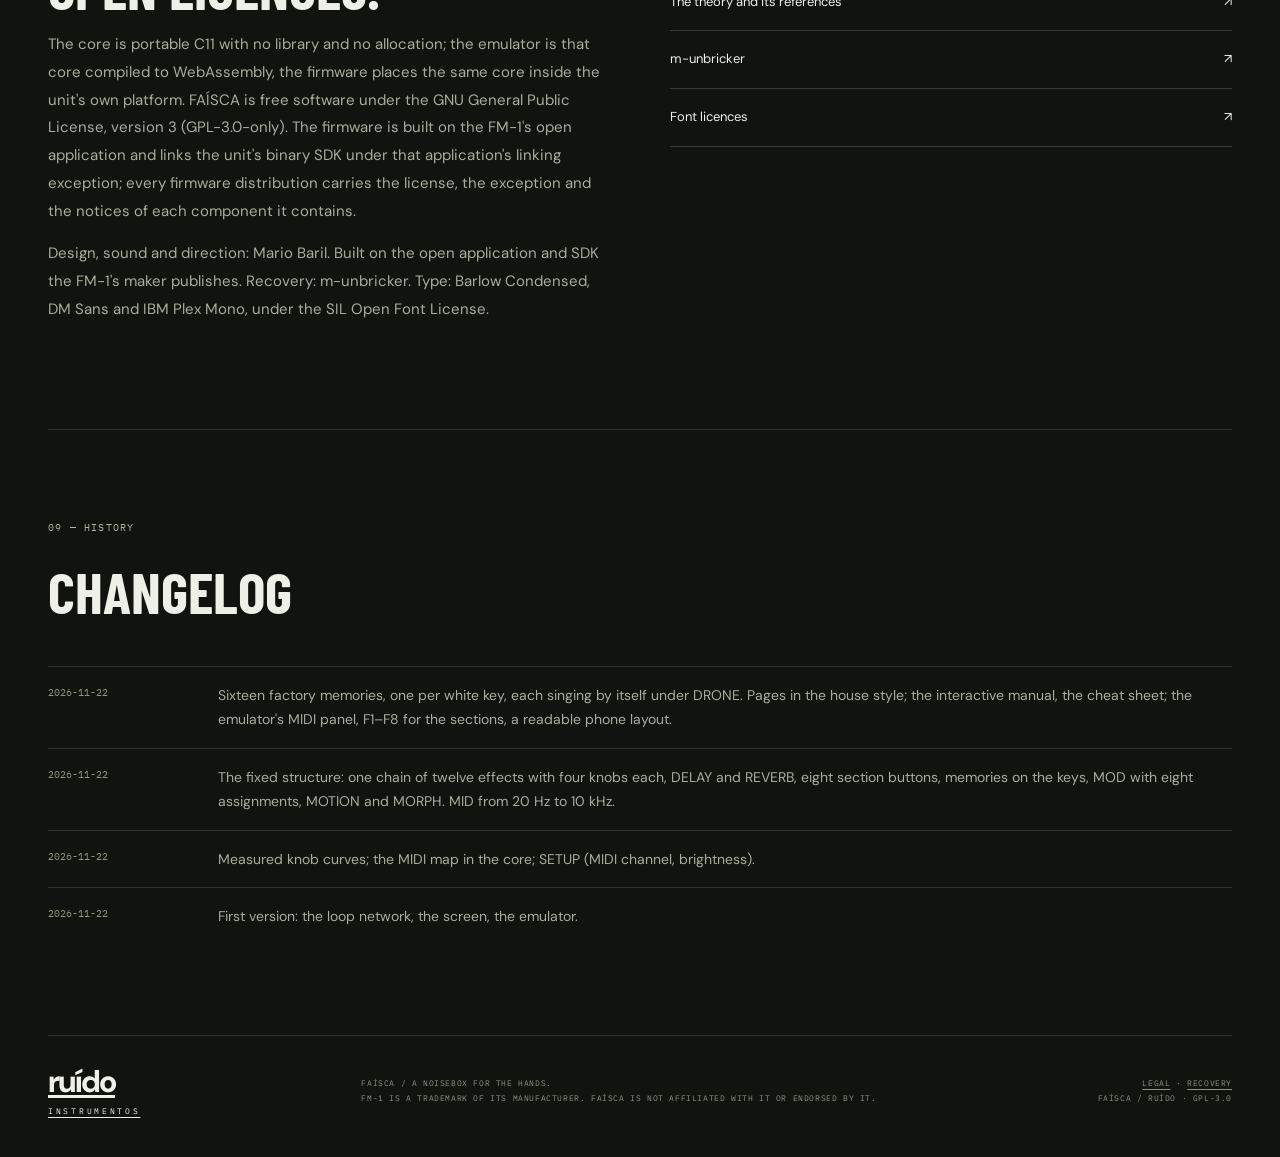
==== commit a76a834d: "The site of FAÍSCA (tools/make_site.sh, from main 53688d5): the emulator and cheat sheet on the new " ====
--- a/index.html
+++ b/index.html
@@ -87,7 +87,7 @@
     <li><span>LOOP DELAY · PITCH SCREAM</span></li>
   </ol>
   <ol class="chain" aria-label="After the network">
-    <li class="ext"><span>LOOPS 1+3 LEFT · 2+4 RIGHT</span></li><li><span>GATE</span></li><li><span>DELAY</span></li><li><span>REVERB</span></li><li><span>LEVEL</span></li><li><span>LIMITER</span></li>
+    <li class="ext"><span>LOOPS 1+3 LEFT · 2+4 RIGHT</span></li><li><span>GATE</span></li><li><span>FILTER</span></li><li><span>REVERB</span></li><li><span>LEVEL</span></li><li><span>LIMITER</span></li>
   </ol>
   <div class="two">
     <div class="prose"><p>The loops are tuned to partials of MID, from 20 Hz to 10 kHz. GAIN sets how much each loop
@@ -109,7 +109,7 @@
       <tr><td>ECHO</td><td class="m">TIME FEEDBACK WOW</td><td>A short echo inside each loop, 2 to 27 ms.</td></tr>
       <tr><td>PUMP</td><td class="m">DEPTH ATTACK RELEASE</td><td>A compressor inside the loop: it ducks, then swells.</td></tr>
       <tr><td>SWEEP</td><td class="m">RANGE BASE RESO</td><td>A resonant band-pass moved by the loop's own level.</td></tr>
-      <tr><td>DELAY</td><td class="m">TIME FEEDBACK TONE</td><td>After the network: ping-pong, 10 to 120 ms.</td></tr>
+      <tr><td>FILTER</td><td class="m">FREQ RES DRIVE</td><td>After the network: low-pass left of centre, high-pass right, untouched at the centre.</td></tr>
       <tr><td>REVERB</td><td class="m">SIZE DAMP WIDTH</td><td>After the network: a small, bright four-line network.</td></tr>
     </tbody></table></div>
   </div>
@@ -121,7 +121,7 @@
     has the map of every control.</p></div>
   <ol class="rules">
     <li><span class="num">01</span><b>Three knobs never change</b>CROSS, SCREAM and GAIN, and LEVEL on the pot.</li>
-    <li><span class="num">02</span><b>One button, one section</b>K1 to K4 play the lit section: LOOP, CHAN, MATRIX, SHAPE, FX, DELAY, REVERB, MOD. CHAN, MATRIX and FX step on when pressed again.</li>
+    <li><span class="num">02</span><b>One button, one section</b>K1 to K4 play the lit section: LOOP, CHAN, MATRIX, SHAPE, FX, FILTER, REVERB, MOD. CHAN, MATRIX and FX step on when pressed again.</li>
     <li><span class="num">03</span><b>Holding is a layer</b>MEMORY and STORE: the sixteen sounds on the white keys. FX: the twelve effects. LFO: the sources, and a turned knob gets a depth. RIBBON: the keys become positions.</li>
     <li><span class="num">04</span><b>The fourth knob is MIX</b>In every effect. At zero the effect is not in the path.</li>
     <li><span class="num">05</span><b>The screen says what you touched</b>Name and value, large, for a moment; then the four lamps.</li>
@@ -135,7 +135,7 @@
   <div class="two">
     <div class="table-scroll"><table class="data"><thead><tr><th>Message</th><th>Control</th></tr></thead><tbody>
       <tr><td>NOTE 53–79</td><td>The 27 pads, F3 to G5 (C4 = 60)</td></tr>
-      <tr><td>NOTE 36–49</td><td>The 14 buttons: MOTION, RIBBON, LOOP, CHAN, MATRIX, SHAPE, MEMORY, LFO, FX, DELAY, REVERB, MOD, DRONE, STORE</td></tr>
+      <tr><td>NOTE 36–49</td><td>The 14 buttons: MOTION, RIBBON, LOOP, CHAN, MATRIX, SHAPE, MEMORY, LFO, FX, FILTER, REVERB, MOD, DRONE, STORE</td></tr>
       <tr><td>CC 20–23</td><td>K1–K4, the section in use (absolute)</td></tr>
       <tr><td>CC 24 · 25 · 26</td><td>CROSS · SCREAM · GAIN</td></tr>
       <tr><td>CC 7</td><td>LEVEL, until the pot is moved</td></tr>
@@ -220,7 +220,7 @@
     <li><span>ATRASO DO LAÇO · PITCH SCREAM</span></li>
   </ol>
   <ol class="chain" aria-label="Depois da rede">
-    <li class="ext"><span>LAÇOS 1+3 ESQUERDA · 2+4 DIREITA</span></li><li><span>GATE</span></li><li><span>DELAY</span></li><li><span>REVERB</span></li><li><span>LEVEL</span></li><li><span>LIMITADOR</span></li>
+    <li class="ext"><span>LAÇOS 1+3 ESQUERDA · 2+4 DIREITA</span></li><li><span>GATE</span></li><li><span>FILTER</span></li><li><span>REVERB</span></li><li><span>LEVEL</span></li><li><span>LIMITADOR</span></li>
   </ol>
   <div class="two">
     <div class="prose"><p>Os laços se afinam em parciais do MID, de 20 Hz a 10 kHz. GAIN define quanto cada laço
@@ -242,7 +242,7 @@
       <tr><td>ECHO</td><td class="m">TIME FEEDBACK WOW</td><td>Um eco curto dentro de cada laço, de 2 a 27 ms.</td></tr>
       <tr><td>PUMP</td><td class="m">DEPTH ATTACK RELEASE</td><td>Um compressor dentro do laço: abaixa e volta a crescer.</td></tr>
       <tr><td>SWEEP</td><td class="m">RANGE BASE RESO</td><td>Um passa-banda ressonante movido pelo nível do laço.</td></tr>
-      <tr><td>DELAY</td><td class="m">TIME FEEDBACK TONE</td><td>Depois da rede: pingue-pongue, de 10 a 120 ms.</td></tr>
+      <tr><td>FILTER</td><td class="m">FREQ RES DRIVE</td><td>Depois da rede: passa-baixas à esquerda do centro, passa-altas à direita, intacto no centro.</td></tr>
       <tr><td>REVERB</td><td class="m">SIZE DAMP WIDTH</td><td>Depois da rede: uma pequena rede clara de quatro linhas.</td></tr>
     </tbody></table></div>
   </div>
@@ -254,7 +254,7 @@
     tem o mapa de cada controle.</p></div>
   <ol class="rules">
     <li><span class="num">01</span><b>Três knobs nunca mudam</b>CROSS, SCREAM e GAIN, mais o LEVEL no potenciômetro.</li>
-    <li><span class="num">02</span><b>Um botão, uma seção</b>K1 a K4 tocam a seção acesa: LOOP, CHAN, MATRIX, SHAPE, FX, DELAY, REVERB, MOD. CHAN, MATRIX e FX avançam quando apertados de novo.</li>
+    <li><span class="num">02</span><b>Um botão, uma seção</b>K1 a K4 tocam a seção acesa: LOOP, CHAN, MATRIX, SHAPE, FX, FILTER, REVERB, MOD. CHAN, MATRIX e FX avançam quando apertados de novo.</li>
     <li><span class="num">03</span><b>Segurar é uma camada</b>MEMORY e STORE: os dezesseis sons nas teclas brancas. FX: os doze efeitos. LFO: as fontes, e um knob girado ganha profundidade. RIBBON: as teclas viram posições.</li>
     <li><span class="num">04</span><b>O quarto knob é o MIX</b>Em todo efeito. No zero, o efeito não está no caminho.</li>
     <li><span class="num">05</span><b>A tela diz o que você tocou</b>Nome e valor, grandes, por um instante; depois as quatro lâmpadas.</li>
@@ -268,7 +268,7 @@
   <div class="two">
     <div class="table-scroll"><table class="data"><thead><tr><th>Mensagem</th><th>Controle</th></tr></thead><tbody>
       <tr><td>NOTA 53–79</td><td>Os 27 pads, de F3 a G5 (C4 = 60)</td></tr>
-      <tr><td>NOTA 36–49</td><td>Os 14 botões: MOTION, RIBBON, LOOP, CHAN, MATRIX, SHAPE, MEMORY, LFO, FX, DELAY, REVERB, MOD, DRONE, STORE</td></tr>
+      <tr><td>NOTA 36–49</td><td>Os 14 botões: MOTION, RIBBON, LOOP, CHAN, MATRIX, SHAPE, MEMORY, LFO, FX, FILTER, REVERB, MOD, DRONE, STORE</td></tr>
       <tr><td>CC 20–23</td><td>K1–K4, da seção em uso (absoluto)</td></tr>
       <tr><td>CC 24 · 25 · 26</td><td>CROSS · SCREAM · GAIN</td></tr>
       <tr><td>CC 7</td><td>LEVEL, até o potenciômetro ser mexido</td></tr>
